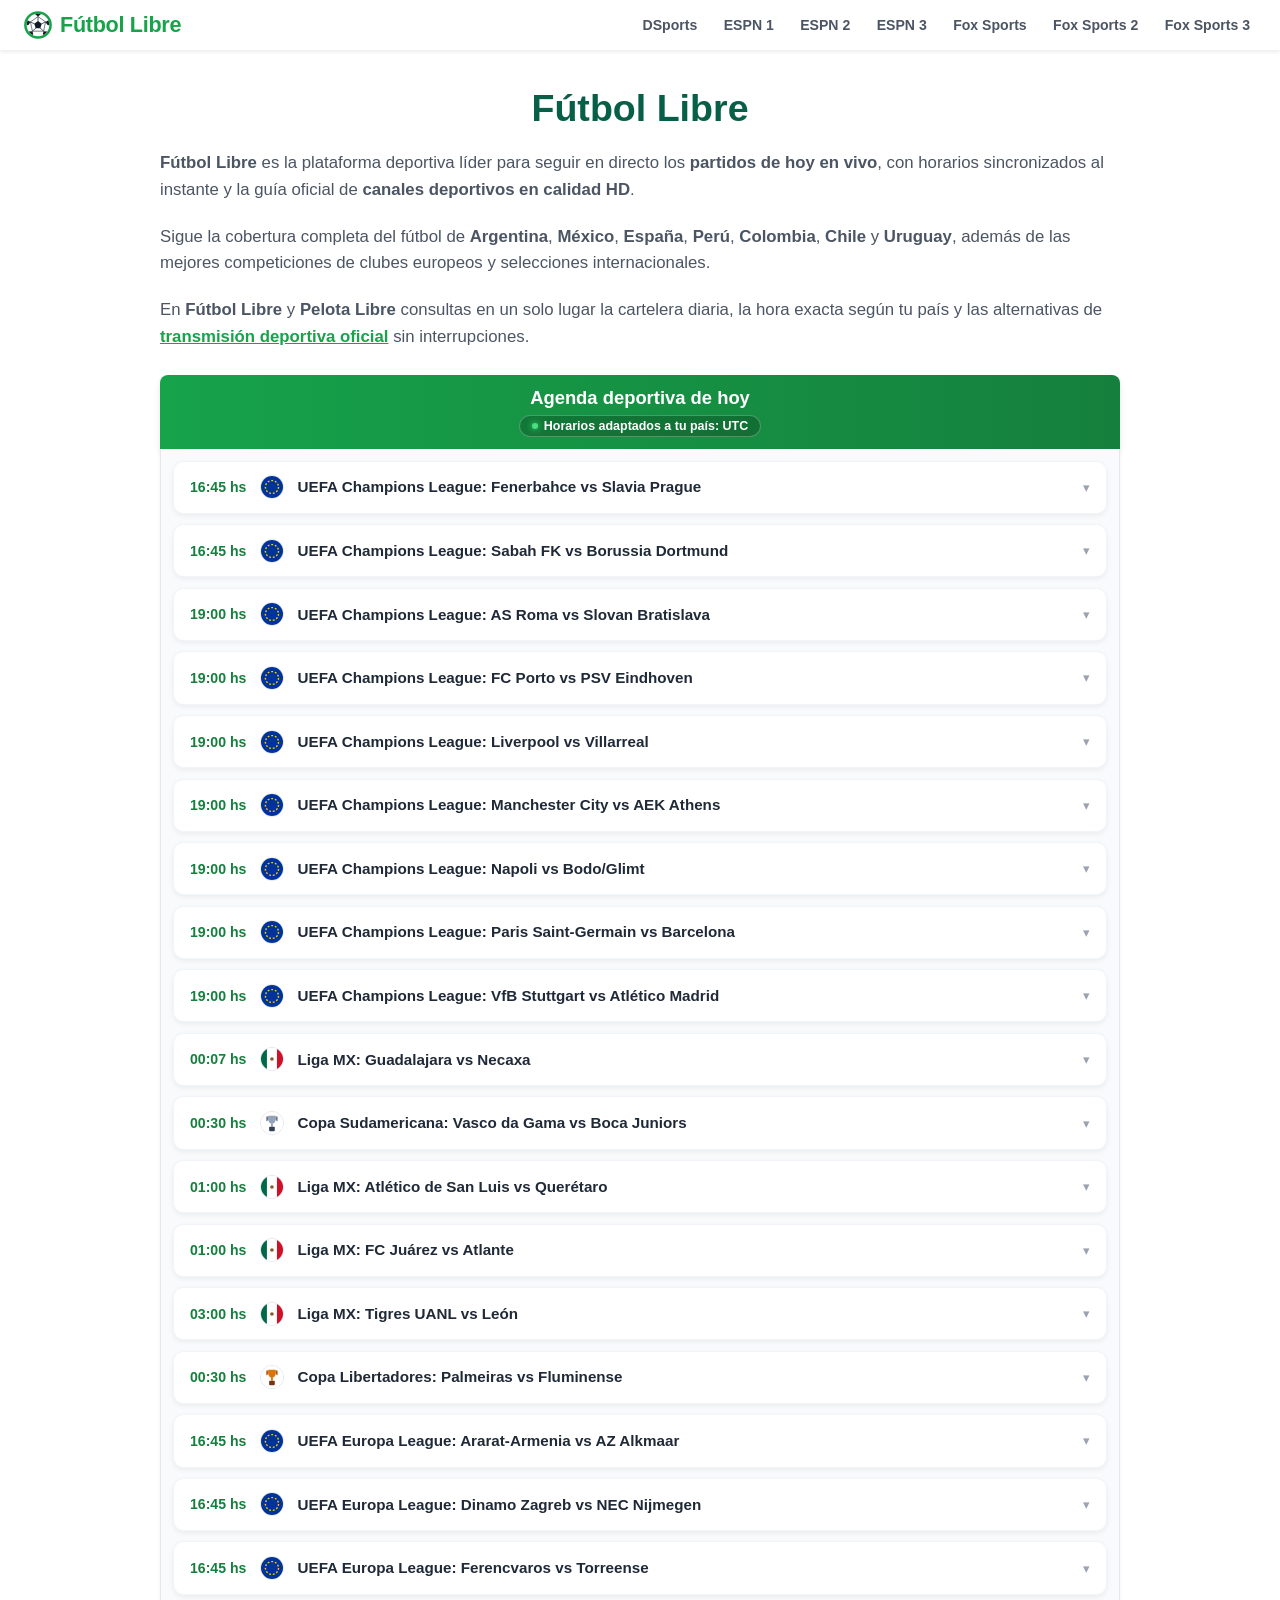
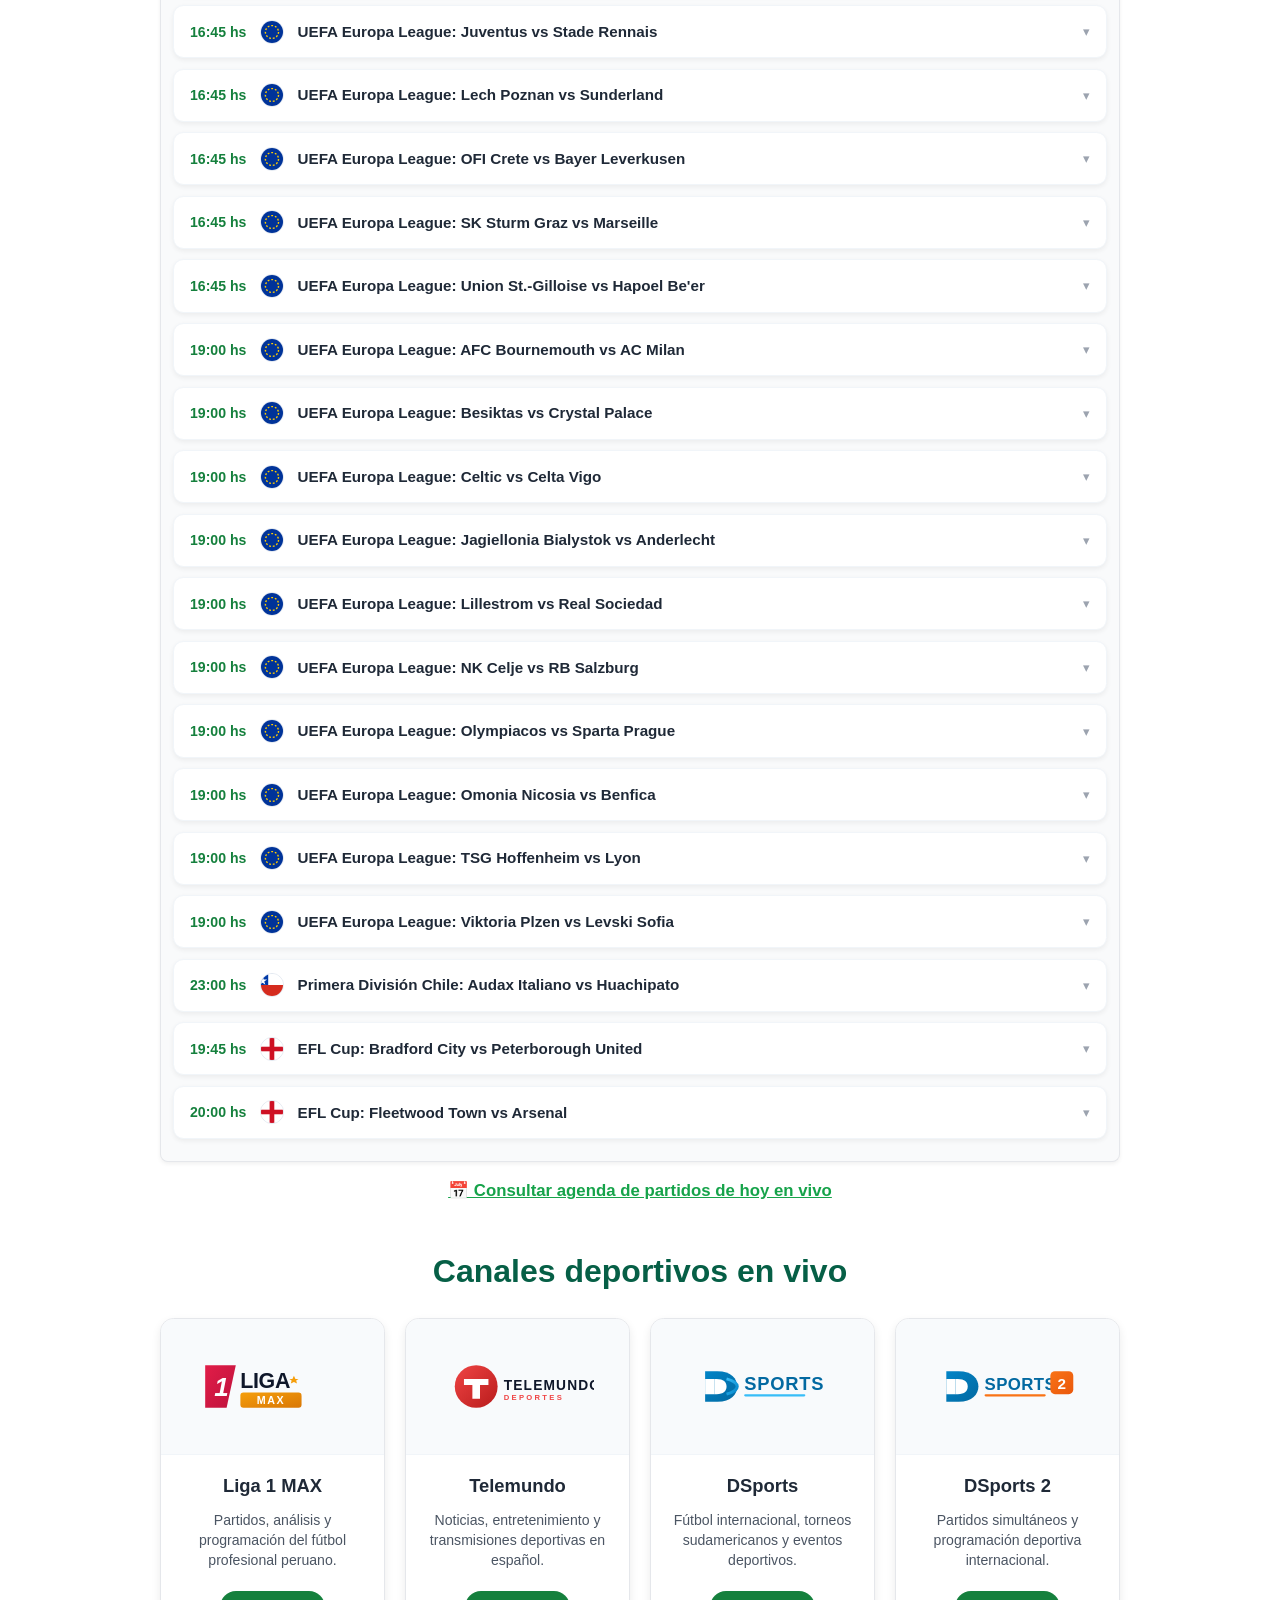
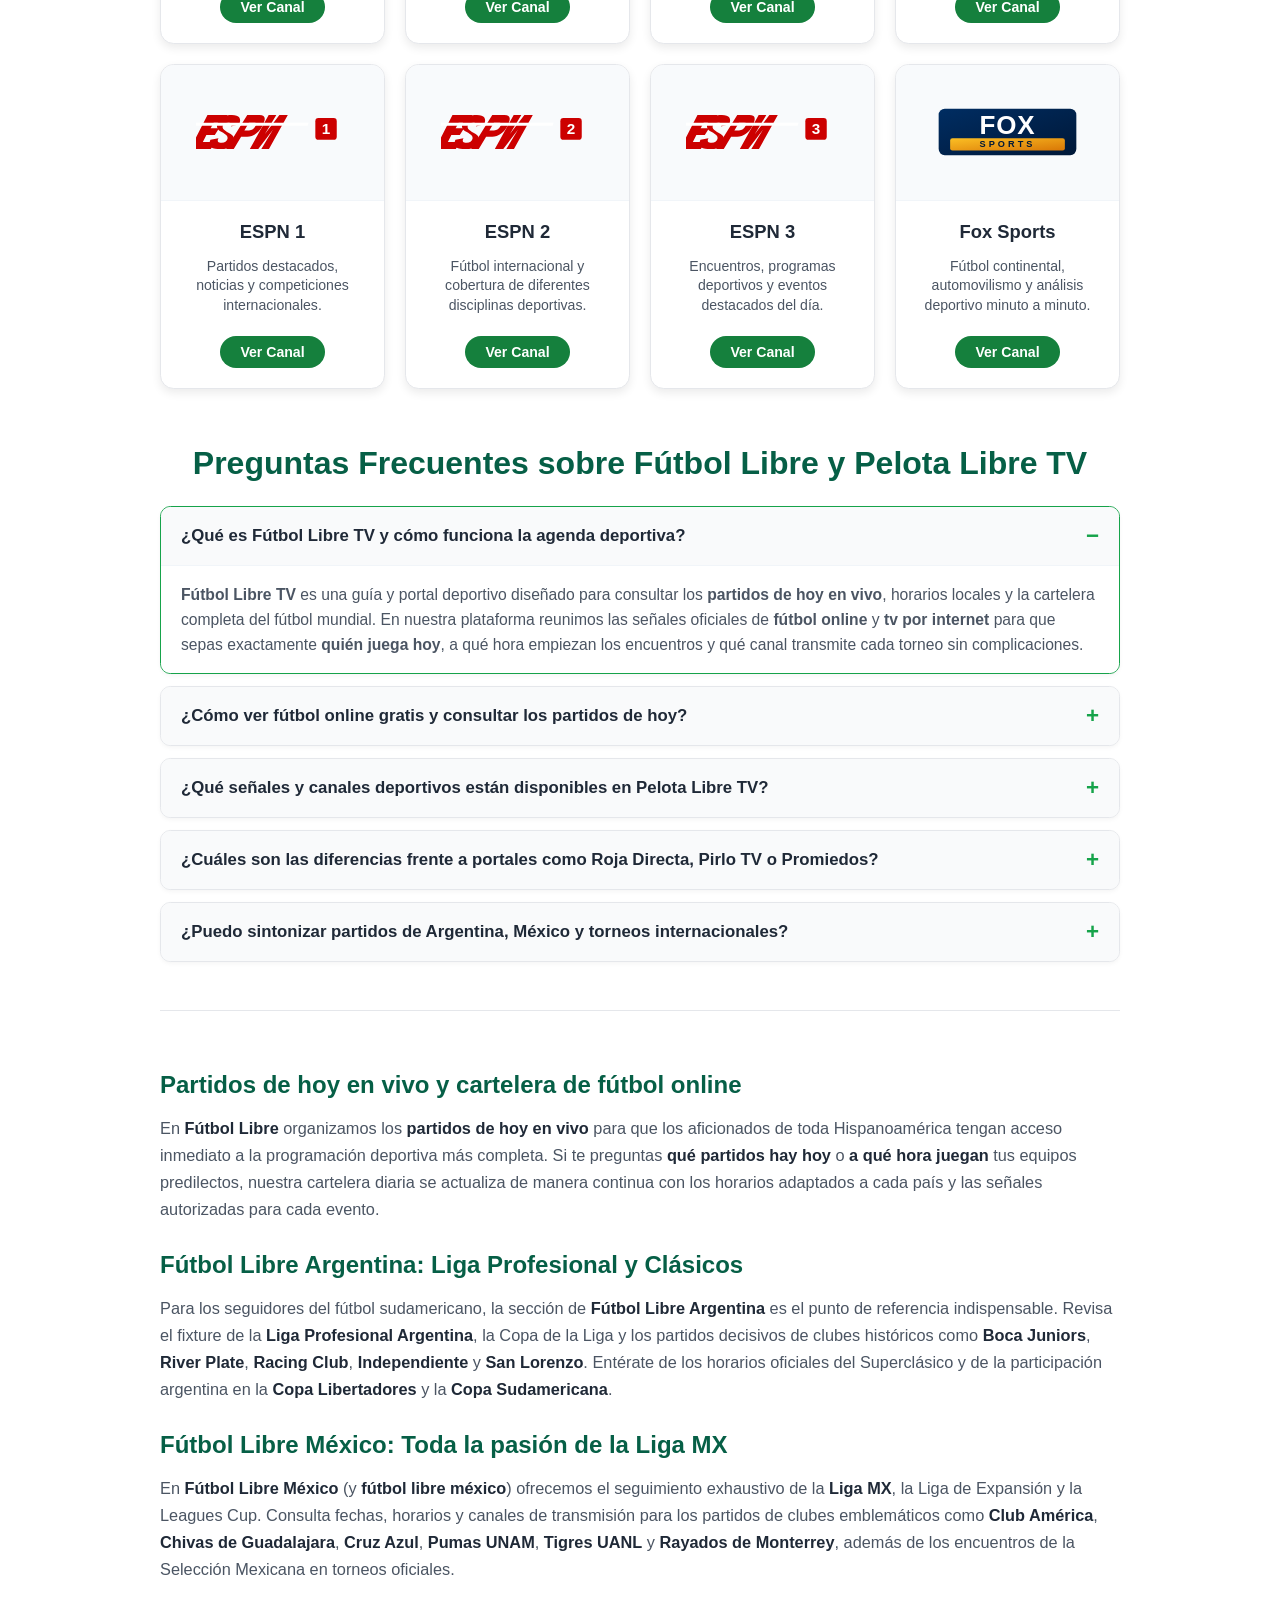
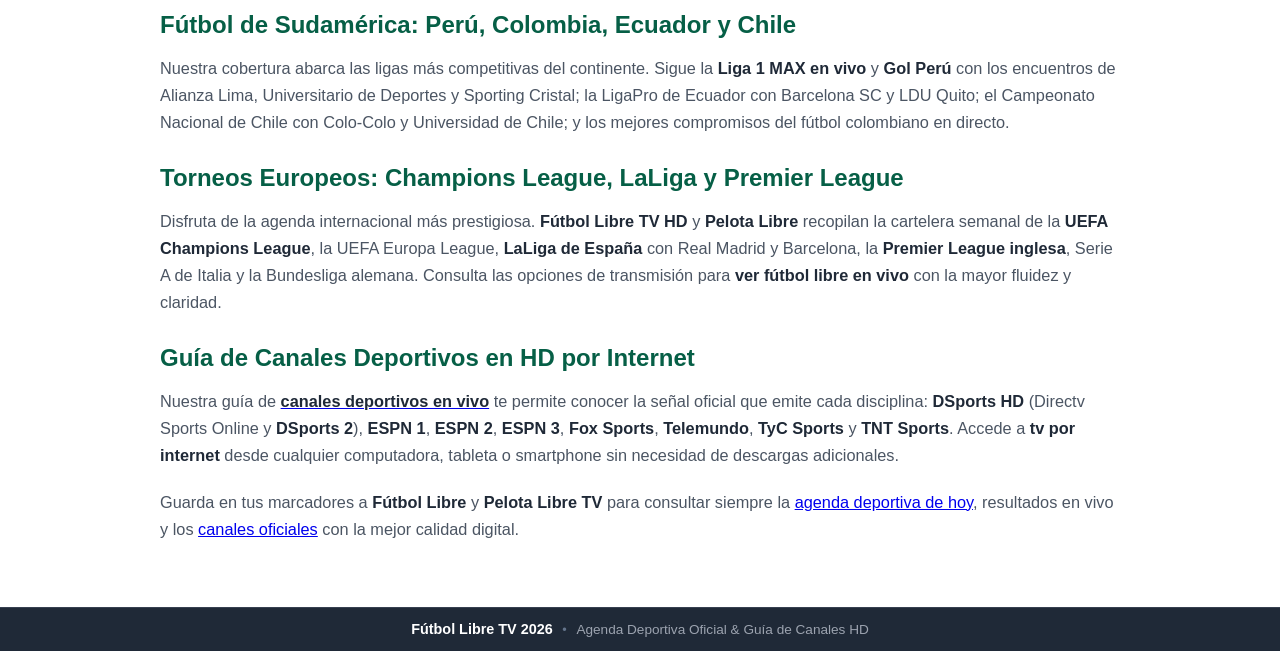
==== index.html @ 61e4d72c "feat: Initial commit of Futbol Libre Full HD portal" ====
<!DOCTYPE html>
<html lang="es">
<head>
  <meta http-equiv="Content-Type" content="text/html; charset=utf-8">
  <meta name="viewport" content="width=device-width, initial-scale=1">
  <title>Fútbol Libre - Partidos de Fútbol y Canales Deportivos Online en Vivo</title>
  <meta name="description" content="Fútbol Libre TV HD permite consultar partidos en vivo de Argentina, México, Chile, Ecuador, Perú, Bolivia y Uruguay. Revisa la agenda deportiva.">
  <meta name="keywords" content="fútbol libre, futbol libre, pelota libre, pelota libre tv, futbol libre tv, futbol libre tv hd, futbol libre online, futbol libre full hd, fútbol online, futbol online, tv por internet, ver fútbol online gratis, ver futbol libre en vivo, partidos de hoy, partidos de hoy en vivo, futbol libre argentina, futbol libre mexico, fútbol libre méxico, gol perú, dsports hd, directv sports online">
  <link rel="canonical" href="https://futbollibrefullhd.org/">
  
  <!-- Preconnect & DNS-Prefetch for Fast Stream Frame Loading -->
  <link rel="preconnect" href="https://tvf90.com" crossorigin>
  <link rel="dns-prefetch" href="https://tvf90.com">

  <!-- Multi-Country Spanish Hreflang Tags (Latin America + Spain) -->
  <link rel="alternate" hreflang="es" href="https://futbollibrefullhd.org/">
  <link rel="alternate" hreflang="es-AR" href="https://futbollibrefullhd.org/">
  <link rel="alternate" hreflang="es-MX" href="https://futbollibrefullhd.org/">
  <link rel="alternate" hreflang="es-ES" href="https://futbollibrefullhd.org/">
  <link rel="alternate" hreflang="es-CO" href="https://futbollibrefullhd.org/">
  <link rel="alternate" hreflang="es-PE" href="https://futbollibrefullhd.org/">
  <link rel="alternate" hreflang="es-CL" href="https://futbollibrefullhd.org/">
  <link rel="alternate" hreflang="es-UY" href="https://futbollibrefullhd.org/">
  <link rel="alternate" hreflang="x-default" href="https://futbollibrefullhd.org/">
  
  <!-- Favicon with football graphic -->
  <link rel="icon" type="image/svg+xml" href="img/favicon.svg">
  <link rel="apple-touch-icon" href="img/logo.svg">

  <meta content="INDEX, FOLLOW" name="ROBOTS">
  <meta name="robots" content="index, follow">
  <meta name="referrer" content="always">
  
  <!-- Open Graph / WhatsApp / Facebook Share Preview -->
  <meta property="og:locale" content="es_ES">
  <meta property="og:type" content="website">
  <meta property="og:title" content="Fútbol Libre - Partidos de Fútbol y Canales Deportivos Online en Vivo">
  <meta property="og:description" content="Fútbol Libre TV y Pelota Libre en vivo: Consulta partidos de hoy, horarios y señales deportivas oficiales como DSports, ESPN, Fox Sports y Liga 1 MAX en Full HD.">
  <meta property="og:url" content="https://futbollibrefullhd.org/">
  <meta property="og:site_name" content="Fútbol Libre TV">
  <meta property="og:image" content="https://futbollibrefullhd.org/img/logo.svg">
  <meta property="og:image:width" content="1200">
  <meta property="og:image:height" content="630">
  <meta property="og:image:alt" content="Fútbol Libre TV - Agenda Deportiva Oficial">

  <!-- Twitter Card (Summary Large Image) -->
  <meta name="twitter:card" content="summary_large_image">
  <meta name="twitter:title" content="Fútbol Libre - Partidos de Fútbol y Canales Deportivos Online en Vivo">
  <meta name="twitter:description" content="Consulta partidos de hoy en directo, horarios actualizados y canales deportivos como DSports HD, ESPN, Fox Sports y Liga 1 MAX.">
  <meta name="twitter:image" content="https://futbollibrefullhd.org/img/logo.svg">

  <!-- JSON-LD Structured Data for Google Rich Snippets (WebSite, Org, Breadcrumbs, FAQs) -->
  <script type="application/ld+json">
  {
    "@context": "https://schema.org",
    "@graph": [
      {
        "@type": "WebSite",
        "@id": "https://futbollibrefullhd.org/#website",
        "url": "https://futbollibrefullhd.org/",
        "name": "Fútbol Libre TV",
        "alternateName": ["Pelota Libre", "Futbol Libre TV", "Pelota Libre TV", "Futbol Libre Online"],
        "description": "Fútbol Libre TV y Pelota Libre: Partidos de hoy en vivo, agenda deportiva de fútbol online y canales deportivos en Full HD.",
        "inLanguage": "es",
        "publisher": {
          "@type": "Organization",
          "@id": "https://futbollibrefullhd.org/#organization",
          "name": "Fútbol Libre TV",
          "url": "https://futbollibrefullhd.org/",
          "logo": {
            "@type": "ImageObject",
            "url": "https://futbollibrefullhd.org/img/logo.svg"
          }
        }
      },
      {
        "@type": "BreadcrumbList",
        "@id": "https://futbollibrefullhd.org/#breadcrumbs",
        "itemListElement": [
          {
            "@type": "ListItem",
            "position": 1,
            "name": "Inicio",
            "item": "https://futbollibrefullhd.org/"
          },
          {
            "@type": "ListItem",
            "position": 2,
            "name": "Agenda Deportiva",
            "item": "https://futbollibrefullhd.org/#agenda"
          },
          {
            "@type": "ListItem",
            "position": 3,
            "name": "Canales en Vivo",
            "item": "https://futbollibrefullhd.org/#canales"
          }
        ]
      },
      {
        "@type": "FAQPage",
        "@id": "https://futbollibrefullhd.org/#faq",
        "mainEntity": [
          {
            "@type": "Question",
            "name": "¿Qué es Fútbol Libre TV y cómo funciona la agenda deportiva?",
            "acceptedAnswer": {
              "@type": "Answer",
              "text": "Fútbol Libre TV y Pelota Libre es un portal deportivo que permite consultar la agenda de partidos de hoy en vivo, horarios y canales oficiales de transmisión por internet en alta definición."
            }
          },
          {
            "@type": "Question",
            "name": "¿Cómo ver fútbol online gratis y consultar los partidos de hoy en vivo?",
            "acceptedAnswer": {
              "@type": "Answer",
              "text": "Accede a la agenda deportiva interactiva para consultar horarios, canales deportivos disponibles (DSports HD, ESPN, Fox Sports, Liga 1 MAX) y opciones de transmisión sin necesidad de suscripciones de pago."
            }
          },
          {
            "@type": "Question",
            "name": "¿Qué señales y canales deportivos están disponibles en Pelota Libre TV?",
            "acceptedAnswer": {
              "@type": "Answer",
              "text": "Incluye canales líderes como DSports (DirecTV Sports y DSports Plus), ESPN 1, ESPN 2, ESPN 3, Fox Sports, TyC Sports, TNT Sports, Liga 1 MAX de Perú, Gol Perú, Telemundo y TUDN."
            }
          },
          {
            "@type": "Question",
            "name": "¿Dónde consultar la agenda de fútbol de Argentina, México y España?",
            "acceptedAnswer": {
              "@type": "Answer",
              "text": "La agenda de Fútbol Libre clasifica en tiempo real los encuentros de la Liga Profesional Argentina, Liga MX de México, LaLiga española, Premier League y torneos de CONMEBOL."
            }
          },
          {
            "@type": "Question",
            "name": "¿Cómo se adaptan los horarios de los partidos según mi país?",
            "acceptedAnswer": {
              "@type": "Answer",
              "text": "La plataforma detecta automáticamente la zona horaria de tu dispositivo para mostrar la hora exacta de inicio de cada partido según tu ubicación geográfica."
            }
          }
        ]
      }
    ]
  }
  </script>

  <link rel="stylesheet" href="styles.css">
</head>

<body>
  <!-- Header / Navbar with Logo & Football graphic -->
  <header>
    <a href="./" class="logo" aria-label="Fútbol Libre — Inicio">
      <img src="img/logo.svg" alt="Fútbol Libre Logo" class="brand-logo" width="28" height="28" decoding="async">
      <span class="brand-title">Fútbol Libre</span>
    </a>

    <nav class="navbar" aria-label="Navegación principal">
      <a href="#player" class="nav-channel-btn" data-channel="DSports HD" data-title="DSports En Vivo">DSports</a>
      <a href="#player" class="nav-channel-btn" data-channel="ESPN 1 HD" data-title="ESPN 1 En Vivo">ESPN 1</a>
      <a href="#player" class="nav-channel-btn" data-channel="ESPN 2 HD" data-title="ESPN 2 En Vivo">ESPN 2</a>
      <a href="#player" class="nav-channel-btn" data-channel="ESPN 3 HD" data-title="ESPN 3 En Vivo">ESPN 3</a>
      <a href="#player" class="nav-channel-btn" data-channel="Fox Sports 1 HD" data-title="Fox Sports En Vivo">Fox Sports</a>
      <a href="#player" class="nav-channel-btn" data-channel="Fox Sports 2 HD" data-title="Fox Sports 2 En Vivo">Fox Sports 2</a>
      <a href="#player" class="nav-channel-btn" data-channel="Fox Sports 3 HD" data-title="Fox Sports 3 En Vivo">Fox Sports 3</a>
    </nav>

    <button id="menu-toggle" aria-label="Abrir menú" aria-controls="menu-modal" aria-expanded="false">
      <svg class="menu-icon" fill="none" stroke="currentColor" viewBox="0 0 24 24" xmlns="http://www.w3.org/2000/svg">
        <path stroke-linecap="round" stroke-linejoin="round" stroke-width="2" d="M4 6h16M4 12h16M4 18h16"></path>
      </svg>
    </button>
  </header>

  <!-- Mobile Drawer Menu Modal -->
  <div id="menu-modal" role="dialog" aria-modal="true" aria-label="Menú">
    <div class="modal-content">
      <button id="menu-close" aria-label="Cerrar menú">
        <svg class="close-icon" fill="none" stroke="currentColor" viewBox="0 0 24 24" xmlns="http://www.w3.org/2000/svg">
          <path stroke-linecap="round" stroke-linejoin="round" stroke-width="2" d="M6 18L18 6M6 6l12 12"></path>
        </svg>
      </button>

      <nav class="modal-nav" aria-label="Navegación principal (móvil)">
        <a href="#player" class="modal-channel-btn" data-channel="DSports HD" data-title="DSports En Vivo">DSports</a>
        <a href="#player" class="modal-channel-btn" data-channel="ESPN 1 HD" data-title="ESPN 1 En Vivo">ESPN 1</a>
        <a href="#player" class="modal-channel-btn" data-channel="ESPN 2 HD" data-title="ESPN 2 En Vivo">ESPN 2</a>
        <a href="#player" class="modal-channel-btn" data-channel="ESPN 3 HD" data-title="ESPN 3 En Vivo">ESPN 3</a>
        <a href="#player" class="modal-channel-btn" data-channel="Fox Sports 1 HD" data-title="Fox Sports En Vivo">Fox Sports</a>
        <a href="#player" class="modal-channel-btn" data-channel="Fox Sports 2 HD" data-title="Fox Sports 2 En Vivo">Fox Sports 2</a>
        <a href="#player" class="modal-channel-btn" data-channel="Fox Sports 3 HD" data-title="Fox Sports 3 En Vivo">Fox Sports 3</a>
      </nav>
    </div>
  </div>

  <main>
    <!-- =====================================================
         1. HOME VIEW (Full home page with Agenda, Cards, FAQ & SEO)
         ===================================================== -->
    <div id="home-view">
      <!-- =========================
           SEO PRINCIPAL
      ========================== -->
      <h1>Fútbol Libre</h1>

      <p class="description">
        <strong>Fútbol Libre</strong> es la plataforma deportiva líder para seguir en directo los <strong>partidos de hoy en vivo</strong>, con horarios sincronizados al instante y la guía oficial de <strong>canales deportivos en calidad HD</strong>.
      </p>

      <p class="description">
        Sigue la cobertura completa del fútbol de <strong>Argentina</strong>, <strong>México</strong>, <strong>España</strong>, <strong>Perú</strong>, <strong>Colombia</strong>, <strong>Chile</strong> y <strong>Uruguay</strong>, además de las mejores competiciones de clubes europeos y selecciones internacionales.
      </p>

      <p class="description">
        En <strong>Fútbol Libre</strong> y <strong>Pelota Libre</strong> consultas en un solo lugar la cartelera diaria, la hora exacta según tu país y las alternativas de <a href="#canales"><strong>transmisión deportiva oficial</strong></a> sin interrupciones.
      </p>

    <!-- =========================
         AGENDA DEPORTIVA
    ========================== -->
    <section class="agenda-section" id="agenda" aria-labelledby="title-agenda">
      <div id="wraper">
        <div class="agenda-header">
          <h2 id="title-agenda">Agenda deportiva de hoy</h2>
          <div class="agenda-tz-bar" id="agendaTzBar">
            <span class="tz-live-dot"></span>
            <span id="tzBadgeText">Horarios adaptados a tu hora local</span>
          </div>
        </div>

        <ul id="menu">
          <!-- Rendered dynamically by app.js with accordion and live click actions -->
        </ul>
      </div>

      <p class="description" style="text-align: center; margin-top: 10px;">
        <a href="#agenda">
          📅 Consultar agenda de partidos de hoy en vivo
        </a>
      </p>
    </section>

    <!-- =========================
         CANALES DEPORTIVOS EN VIVO
    ========================== -->
    <h2 class="channels-title" id="canales">Canales deportivos en vivo</h2>

    <div class="cards-container">
      <!-- Liga 1 MAX -->
      <div class="card">
        <div class="card-image">
          <img src="img/channels/liga1max.svg" alt="Liga 1 MAX en vivo" width="160" height="90" loading="lazy" decoding="async">
        </div>
        <div class="card-content">
          <h3>Liga 1 MAX</h3>
          <p>Partidos, análisis y programación del fútbol profesional peruano.</p>
          <a href="canales/liga-1-max/" class="btn-watch watch-channel-card" data-channel="Liga 1 MAX HD" data-title="Liga 1 MAX en vivo">Ver Canal</a>
        </div>
      </div>

      <!-- Telemundo -->
      <div class="card">
        <div class="card-image">
          <img src="img/channels/telemundo.svg" alt="Telemundo en vivo" width="160" height="90" loading="lazy" decoding="async">
        </div>
        <div class="card-content">
          <h3>Telemundo</h3>
          <p>Noticias, entretenimiento y transmisiones deportivas en español.</p>
          <a href="canales/telemundo/" class="btn-watch watch-channel-card" data-channel="Telemundo HD" data-title="Telemundo en vivo">Ver Canal</a>
        </div>
      </div>

      <!-- DSports -->
      <div class="card">
        <div class="card-image">
          <img src="img/channels/dsports.svg" alt="DSports en vivo" width="160" height="90" loading="lazy" decoding="async">
        </div>
        <div class="card-content">
          <h3>DSports</h3>
          <p>Fútbol internacional, torneos sudamericanos y eventos deportivos.</p>
          <a href="canales/dsports/" class="btn-watch watch-channel-card" data-channel="DSports HD" data-title="DSports en vivo">Ver Canal</a>
        </div>
      </div>

      <!-- DSports 2 -->
      <div class="card">
        <div class="card-image">
          <img src="img/channels/dsports2.svg" alt="DSports 2 en vivo" width="160" height="90" loading="lazy" decoding="async">
        </div>
        <div class="card-content">
          <h3>DSports 2</h3>
          <p>Partidos simultáneos y programación deportiva internacional.</p>
          <a href="canales/dsports-2/" class="btn-watch watch-channel-card" data-channel="DSports 2 HD" data-title="DSports 2 en vivo">Ver Canal</a>
        </div>
      </div>

      <!-- ESPN 1 -->
      <div class="card">
        <div class="card-image">
          <img src="img/channels/espn1.svg" alt="ESPN 1 en vivo" width="160" height="90" loading="lazy" decoding="async">
        </div>
        <div class="card-content">
          <h3>ESPN 1</h3>
          <p>Partidos destacados, noticias y competiciones internacionales.</p>
          <a href="canales/espn-1/" class="btn-watch watch-channel-card" data-channel="ESPN 1 HD" data-title="ESPN 1 en vivo">Ver Canal</a>
        </div>
      </div>

      <!-- ESPN 2 -->
      <div class="card">
        <div class="card-image">
          <img src="img/channels/espn2.svg" alt="ESPN 2 en vivo" width="160" height="90" loading="lazy" decoding="async">
        </div>
        <div class="card-content">
          <h3>ESPN 2</h3>
          <p>Fútbol internacional y cobertura de diferentes disciplinas deportivas.</p>
          <a href="canales/espn-2/" class="btn-watch watch-channel-card" data-channel="ESPN 2 HD" data-title="ESPN 2 en vivo">Ver Canal</a>
        </div>
      </div>

      <!-- ESPN 3 -->
      <div class="card">
        <div class="card-image">
          <img src="img/channels/espn3.svg" alt="ESPN 3 en vivo" width="160" height="90" loading="lazy" decoding="async">
        </div>
        <div class="card-content">
          <h3>ESPN 3</h3>
          <p>Encuentros, programas deportivos y eventos destacados del día.</p>
          <a href="canales/espn-3/" class="btn-watch watch-channel-card" data-channel="ESPN 3 HD" data-title="ESPN 3 en vivo">Ver Canal</a>
        </div>
      </div>

      <!-- Fox Sports -->
      <div class="card">
        <div class="card-image">
          <img src="img/channels/foxsports.svg" alt="Fox Sports en vivo" width="160" height="90" loading="lazy" decoding="async">
        </div>
        <div class="card-content">
          <h3>Fox Sports</h3>
          <p>Fútbol continental, automovilismo y análisis deportivo minuto a minuto.</p>
          <a href="canales/fox-sports/" class="btn-watch watch-channel-card" data-channel="Fox Sports 1 HD" data-title="Fox Sports en vivo">Ver Canal</a>
        </div>
      </div>
    </div>

    <!-- =====================================================
         PREGUNTAS FRECUENTES (FAQ) SECTION
         ===================================================== -->
    <!-- =====================================================
         PREGUNTAS FRECUENTES (FAQ) SECTION - HELPFUL CONTENT
         ===================================================== -->
    <section class="faq-section" id="faq">
      <h2 class="faq-title">Preguntas Frecuentes sobre Fútbol Libre y Pelota Libre TV</h2>
      <div class="faq-accordion">
        <details class="faq-item" open>
          <summary class="faq-question">¿Qué es Fútbol Libre TV y cómo funciona la agenda deportiva?</summary>
          <div class="faq-answer">
            <p><strong>Fútbol Libre TV</strong> es una guía y portal deportivo diseñado para consultar los <strong>partidos de hoy en vivo</strong>, horarios locales y la cartelera completa del fútbol mundial. En nuestra plataforma reunimos las señales oficiales de <strong>fútbol online</strong> y <strong>tv por internet</strong> para que sepas exactamente <strong>quién juega hoy</strong>, a qué hora empiezan los encuentros y qué canal transmite cada torneo sin complicaciones.</p>
          </div>
        </details>

        <details class="faq-item">
          <summary class="faq-question">¿Cómo ver fútbol online gratis y consultar los partidos de hoy?</summary>
          <div class="faq-answer">
            <p>Para <strong>ver fútbol online gratis</strong> de forma informativa, simplemente accede a la sección de <a href="#agenda"><strong>Agenda deportiva de hoy</strong></a>. Allí encontrarás la lista de partidos programados para la jornada organizados cronológicamente. Al hacer clic en cualquier encuentro podrás ver los canales disponibles (como <strong>DSports HD</strong>, <strong>ESPN</strong>, <strong>Fox Sports</strong> o <strong>Liga 1 MAX</strong>) junto con las alternativas de transmisión en calidad Full HD.</p>
          </div>
        </details>

        <details class="faq-item">
          <summary class="faq-question">¿Qué señales y canales deportivos están disponibles en Pelota Libre TV?</summary>
          <div class="faq-answer">
            <p>En <strong>Pelota Libre TV</strong> y <strong>Fútbol Libre</strong> puedes consultar la programación de los canales deportivos más solicitados de América Latina y España: <strong>DSports</strong> (Directv Sports Online y <strong>DSports 2</strong>), <strong>ESPN 1</strong>, <strong>ESPN 2</strong>, <strong>ESPN 3</strong>, <strong>Fox Sports</strong>, <strong>Liga 1 MAX en vivo</strong> para el fútbol peruano, <strong>Gol Perú</strong>, <strong>TUDN</strong> y <strong>Telemundo</strong>.</p>
          </div>
        </details>

        <details class="faq-item">
          <summary class="faq-question">¿Cuáles son las diferencias frente a portales como Roja Directa, Pirlo TV o Promiedos?</summary>
          <div class="faq-answer">
            <p>A diferencia de portales tradicionales como <strong>Roja Directa</strong>, <strong>Pirlo TV</strong> o sitios de estadísticas como <strong>Promiedos</strong> y <strong>Mis Marcadores</strong>, <strong>Fútbol Libre Full HD</strong> ofrece una experiencia optimizada para dispositivos móviles y Smart TV, libre de redirecciones invasivas y con sincronización en tiempo real de horarios locales para que no te pierdas ningún clásico.</p>
          </div>
        </details>

        <details class="faq-item">
          <summary class="faq-question">¿Puedo sintonizar partidos de Argentina, México y torneos internacionales?</summary>
          <div class="faq-answer">
            <p>Sí. Contamos con secciones especializadas para <strong>Fútbol Libre Argentina</strong> (Liga Profesional, Copa Libertadores, Boca Juniors, River Plate y San Lorenzo) y <strong>Fútbol Libre México</strong> (Liga MX con América, Chivas y Cruz Azul). Asimismo, cubrimos torneos europeos de élite como la <strong>UEFA Champions League</strong>, <strong>LaLiga</strong> y la <strong>Premier League</strong>.</p>
          </div>
        </details>
      </div>
    </section>

    <!-- =====================================================
         CONTENIDO INFORMATIVO EDITORIAL (HELPFUL CONTENT SEO)
         ===================================================== -->
    <section class="content-info">
      <h2>Partidos de hoy en vivo y cartelera de fútbol online</h2>
      <p>
        En <strong>Fútbol Libre</strong> organizamos los <strong>partidos de hoy en vivo</strong> para que los aficionados de toda Hispanoamérica tengan acceso inmediato a la programación deportiva más completa. Si te preguntas <strong>qué partidos hay hoy</strong> o <strong>a qué hora juegan</strong> tus equipos predilectos, nuestra cartelera diaria se actualiza de manera continua con los horarios adaptados a cada país y las señales autorizadas para cada evento.
      </p>

      <h2>Fútbol Libre Argentina: Liga Profesional y Clásicos</h2>
      <p>
        Para los seguidores del fútbol sudamericano, la sección de <strong>Fútbol Libre Argentina</strong> es el punto de referencia indispensable. Revisa el fixture de la <strong>Liga Profesional Argentina</strong>, la Copa de la Liga y los partidos decisivos de clubes históricos como <strong>Boca Juniors</strong>, <strong>River Plate</strong>, <strong>Racing Club</strong>, <strong>Independiente</strong> y <strong>San Lorenzo</strong>. Entérate de los horarios oficiales del Superclásico y de la participación argentina en la <strong>Copa Libertadores</strong> y la <strong>Copa Sudamericana</strong>.
      </p>

      <h2>Fútbol Libre México: Toda la pasión de la Liga MX</h2>
      <p>
        En <strong>Fútbol Libre México</strong> (y <strong>fútbol libre méxico</strong>) ofrecemos el seguimiento exhaustivo de la <strong>Liga MX</strong>, la Liga de Expansión y la Leagues Cup. Consulta fechas, horarios y canales de transmisión para los partidos de clubes emblemáticos como <strong>Club América</strong>, <strong>Chivas de Guadalajara</strong>, <strong>Cruz Azul</strong>, <strong>Pumas UNAM</strong>, <strong>Tigres UANL</strong> y <strong>Rayados de Monterrey</strong>, además de los encuentros de la Selección Mexicana en torneos oficiales.
      </p>

      <h2>Fútbol de Sudamérica: Perú, Colombia, Ecuador y Chile</h2>
      <p>
        Nuestra cobertura abarca las ligas más competitivas del continente. Sigue la <strong>Liga 1 MAX en vivo</strong> y <strong>Gol Perú</strong> con los encuentros de Alianza Lima, Universitario de Deportes y Sporting Cristal; la LigaPro de Ecuador con Barcelona SC y LDU Quito; el Campeonato Nacional de Chile con Colo-Colo y Universidad de Chile; y los mejores compromisos del fútbol colombiano en directo.
      </p>

      <h2>Torneos Europeos: Champions League, LaLiga y Premier League</h2>
      <p>
        Disfruta de la agenda internacional más prestigiosa. <strong>Fútbol Libre TV HD</strong> y <strong>Pelota Libre</strong> recopilan la cartelera semanal de la <strong>UEFA Champions League</strong>, la UEFA Europa League, <strong>LaLiga de España</strong> con Real Madrid y Barcelona, la <strong>Premier League inglesa</strong>, Serie A de Italia y la Bundesliga alemana. Consulta las opciones de transmisión para <strong>ver fútbol libre en vivo</strong> con la mayor fluidez y claridad.
      </p>

      <h2>Guía de Canales Deportivos en HD por Internet</h2>
      <p>
        Nuestra guía de <a href="#canales"><strong>canales deportivos en vivo</strong></a> te permite conocer la señal oficial que emite cada disciplina: <strong>DSports HD</strong> (Directv Sports Online y <strong>DSports 2</strong>), <strong>ESPN 1</strong>, <strong>ESPN 2</strong>, <strong>ESPN 3</strong>, <strong>Fox Sports</strong>, <strong>Telemundo</strong>, <strong>TyC Sports</strong> y <strong>TNT Sports</strong>. Accede a <strong>tv por internet</strong> desde cualquier computadora, tableta o smartphone sin necesidad de descargas adicionales.
      </p>
      <p>
        Guarda en tus marcadores a <strong>Fútbol Libre</strong> y <strong>Pelota Libre TV</strong> para consultar siempre la <a href="#agenda">agenda deportiva de hoy</a>, resultados en vivo y los <a href="#canales">canales oficiales</a> con la mejor calidad digital.
      </p>
    </section>
    </div> <!-- /#home-view -->

    <!-- =====================================================
         2. DEDICATED WATCH / PLAYER VIEW (Displayed ONLY when a match/channel is opened)
         Hides the whole home page so you enjoy a clean, distraction-free match view!
         ===================================================== -->
    <div id="player-view" style="display: none;">
      <div class="player-nav-bar">
        <button id="btnBackToHome" class="btn-back-home">
          &#8592; Volver a la Agenda de Partidos
        </button>
      </div>

      <h1 id="watchHeading" class="watch-match-heading">DSports Plus en vivo online</h1>
      <p id="watchSubtitle" class="watch-match-subtitle">Región: Sudamérica 🌍 • Señal Deportiva Oficial</p>

      <!-- Stream Player Wrapper (Exact match to LIBREGOL_LIVE_19_SEP) -->
      <div class="stream-player-wrapper" id="streamPlayerWrapper">
        <div class="video-display-frame" id="videoDisplayFrame">
          
          <!-- State 1: Conectando... Screen (Matching User Site) -->
          <div class="screen-connecting" id="screenConnecting">
            <div class="connecting-content">
              <h3 class="connecting-title">Conectando...</h3>
              <p class="connecting-desc">Cargando la fuente seleccionada.</p>
            </div>
          </div>

          <!-- State 2: Video Player with Rotating Buffer & Native Controls (Exact match to LIBREGOL_LIVE_19_SEP) -->
          <div class="screen-playing" id="screenPlaying" style="display: none;">
            <!-- Central Rotating Buffer Spinner -->
            <div class="player-buffer-center">
              <div class="buffer-arc-spinner"></div>
            </div>

            <!-- HTML5 Style Controls Overlay -->
            <div class="player-controls-overlay" onclick="event.stopPropagation()">
              <div class="controls-timeline-track">
                <div class="controls-buffer-bar"></div>
                <div class="controls-playhead-dot"></div>
              </div>
              <div class="controls-buttons-bar">
                <div class="controls-left">
                  <button type="button" class="btn-ctrl" id="btnPlayPause" title="Pausar / Reproducir">
                    <svg width="18" height="18" viewBox="0 0 24 24" fill="currentColor"><path d="M6 19h4V5H6v14zm8-14v14h4V5h-4z"/></svg>
                  </button>
                  <span class="ctrl-time" id="ctrlTime">0:00</span>
                </div>
                <div class="controls-right">
                  <button type="button" class="btn-ctrl" id="btnVolume" title="Silenciar / Sonido">
                    <svg width="18" height="18" viewBox="0 0 24 24" fill="currentColor"><path d="M3 9v6h4l5 5V4L7 9H3zm13.5 3c0-1.77-1.02-3.29-2.5-4.03v8.05c1.48-.73 2.5-2.25 2.5-4.02zM14 3.23v2.06c2.89.86 5 3.54 5 6.71s-2.11 5.85-5 6.71v2.06c4.01-.91 7-4.49 7-8.77s-2.99-7.86-7-8.77z"/></svg>
                  </button>
                  <button type="button" class="btn-ctrl" id="btnFullscreen" title="Pantalla completa">
                    <svg width="18" height="18" viewBox="0 0 24 24" fill="currentColor"><path d="M7 14H5v5h5v-2H7v-3zm-2-4h2V7h3V5H5v5zm12 7h-3v2h5v-5h-2v3zM14 5v2h3v3h2V5h-5z"/></svg>
                  </button>
                  <button type="button" class="btn-ctrl" title="Opciones">
                    <svg width="18" height="18" viewBox="0 0 24 24" fill="currentColor"><path d="M12 8c1.1 0 2-.9 2-2s-.9-2-2-2-2 .9-2 2 .9 2 2 2zm0 2c-1.1 0-2 .9-2 2s.9 2 2 2 2-.9 2-2-.9-2-2-2zm0 6c-1.1 0-2 .9-2 2s.9 2 2 2 2-.9 2-2-.9-2-2-2z"/></svg>
                  </button>
                </div>
              </div>
            </div>
          </div>
        </div>

        <!-- Under-Player Status & Reload Bar -->
        <div class="stream-under-bar">
          <div class="stream-status-left">
            <span class="stream-status-dot"></span>
            <span class="stream-status-text" id="streamStatusText">Fuente 1 ESPN Premium HD · conectado</span>
          </div>
          <button type="button" class="btn-stream-reload" id="btnStreamReload" title="Recargar señal">
            <svg width="14" height="14" viewBox="0 0 24 24" fill="none" stroke="currentColor" stroke-width="2.5" stroke-linecap="round" stroke-linejoin="round">
              <path d="M21.5 2v6h-6M21.34 15.57a10 10 0 1 1-.57-8.38l5.67-5.67"/>
            </svg>
            <span>Recargar</span>
          </button>
        </div>

        <!-- Source Switcher Pills (Fuente 1, Fuente 2, etc.) -->
        <div class="stream-sources-row" id="streamSourcesRow">
          <!-- Rendered dynamically by app.js -->
        </div>
      </div>

      <!-- Channel / Match SEO Information block (matching competitor) -->
      <div class="channel-seo-info" id="channelSeoInfo">
        <h3 id="infoSectionTitle">Cobertura en vivo y programación deportiva</h3>
        <p id="infoSectionText">
          Transmisión oficial de fútbol en directo por internet con la mejor calidad de audio y video en alta definición (1080p HD). Sigue las incidencias de los mejores campeonatos locales e internacionales sin interrupciones ni suscripciones de pago.
        </p>
      </div>

      <!-- Quick Switch to other channels -->
      <div class="watch-other-channels">
        <h3 class="watch-other-title">Cambiar a otro canal deportivo en vivo:</h3>
        <div class="watch-channels-pills">
          <button class="watch-ch-pill" data-channel="DSports HD" data-title="DSports en Vivo">DSports</button>
          <button class="watch-ch-pill" data-channel="ESPN 1 HD" data-title="ESPN 1 en Vivo">ESPN 1</button>
          <button class="watch-ch-pill" data-channel="ESPN 2 HD" data-title="ESPN 2 en Vivo">ESPN 2</button>
          <button class="watch-ch-pill" data-channel="ESPN 3 HD" data-title="ESPN 3 en Vivo">ESPN 3</button>
          <button class="watch-ch-pill" data-channel="Fox Sports 1 HD" data-title="Fox Sports en Vivo">Fox Sports</button>
          <button class="watch-ch-pill" data-channel="Liga 1 MAX HD" data-title="Liga 1 MAX en Vivo">Liga 1 MAX</button>
          <button class="watch-ch-pill" data-channel="Telemundo HD" data-title="Telemundo en Vivo">Telemundo</button>
        </div>
      </div>

      <!-- Transmission Note -->
      <div class="watch-info-note">
        <p><strong>Nota de transmisión:</strong> La señal se actualiza automáticamente. Si experimentas alguna interrupción en el reproductor, pulsa el botón <strong>"Recargar canal"</strong> o cambia a otra de las opciones de señal disponibles arriba.</p>
      </div>
    </div>
  </main>

  <!-- =====================================================
       FOOTER (Clean & Elegant: Without Telegram / Facebook)
       ===================================================== -->
  <footer>
    <div class="footer-inner">
      <span class="footer-title">Fútbol Libre TV 2026</span>
      <span class="footer-sep">•</span>
      <span class="footer-tagline">Agenda Deportiva Oficial & Guía de Canales HD</span>
    </div>
  </footer>

  <script src="agenda-data.js"></script>
  <script src="app.js"></script>
</body>
</html>
---- styles.css ----
/* =====================================================
   Futbol Libre Full HD - Official White Theme Stylesheet
   Domain: https://futbollibrefullhd.online/
   ===================================================== */

html {
  margin-top: 0 !important;
  scroll-behavior: smooth;
}

* {
  font-family: arial, Arial, Helvetica, sans-serif;
  box-sizing: border-box;
}

body {
  margin: 0;
  min-height: 100vh;
  display: flex;
  flex-direction: column;
  background-color: #ffffff;
  color: #1f2937;
}

/* Header styles - Slim single line matching original site */
header {
  display: flex;
  justify-content: space-between;
  align-items: center;
  padding: 0.45rem 1.5rem;
  min-height: 48px;
  height: 50px;
  box-shadow: 0 2px 4px rgba(0, 0, 0, 0.08);
  background-color: #ffffff;
  position: sticky;
  top: 0;
  z-index: 50;
  white-space: nowrap;
}

.logo {
  display: flex;
  align-items: center;
  gap: 0.5rem;
  text-decoration: none;
  white-space: nowrap;
  flex-shrink: 0;
}

.brand-logo {
  width: 28px;
  height: 28px;
  object-fit: contain;
  flex-shrink: 0;
}

.brand-title {
  color: #16a34a;
  font-size: 1.35rem;
  font-weight: 800;
  letter-spacing: -0.3px;
  white-space: nowrap;
  line-height: 1;
}

.navbar {
  display: flex;
  gap: 0.9rem;
  align-items: center;
  white-space: nowrap;
  flex-wrap: nowrap;
}

.navbar > a {
  font-size: 0.88rem;
  font-weight: 600;
  color: #4b5563;
  text-decoration: none;
  white-space: nowrap;
  padding: 3px 6px;
  border-radius: 4px;
  line-height: 1.2;
  transition: color 0.2s;
}

.navbar > a:hover {
  color: #16a34a;
  background-color: #f0fdf4;
}

/* Menu toggle for mobile */
#menu-toggle {
  display: none;
  background: none;
  border: none;
  cursor: pointer;
  color: #4b5563;
}

.menu-icon {
  height: 1.75rem;
  width: 1.75rem;
}

/* Modal styles for mobile navigation */
#menu-modal {
  display: none;
  position: fixed;
  inset: 0;
  background-color: rgba(31, 41, 55, 0.75);
  z-index: 100;
  justify-content: center;
  align-items: center;
}

#menu-modal.active {
  display: flex;
}

.modal-content {
  background-color: white;
  border-radius: 0.5rem;
  box-shadow: 0 10px 25px rgba(0, 0, 0, 0.2);
  padding: 2rem 1.5rem;
  width: 85%;
  max-width: 380px;
  position: relative;
}

#menu-close {
  color: #4b5563;
  outline: none;
  position: absolute;
  top: 1rem;
  right: 1rem;
  background: none;
  border: none;
  cursor: pointer;
}

.close-icon {
  height: 1.5rem;
  width: 1.5rem;
}

.modal-nav {
  display: flex;
  flex-direction: column;
  gap: 1rem;
  text-align: center;
  margin-top: 1rem;
}

.modal-nav a {
  font-size: 1.1rem;
  font-weight: 600;
  color: #4b5563;
  text-decoration: none;
  padding: 0.5rem 0;
  transition: color 0.3s;
}

.modal-nav a:hover {
  color: #16a34a;
}

/* Main content */
main {
  margin: 1.5rem auto;
  width: 90%;
  max-width: 960px;
  flex: 1;
}

h1 {
  text-align: center;
  font-size: 2.35rem;
  font-weight: bold;
  margin-top: 0.8rem;
  margin-bottom: 1.25rem;
  color: #065f46;
}

.description {
  text-align: left;
  margin-bottom: 1.25rem;
  font-size: 1.05rem;
  line-height: 1.6;
  color: #4b5563;
}

.description a {
  color: #16a34a;
  text-decoration: underline;
  font-weight: 600;
}

/* =====================================================
   DEDICATED WATCH / PLAYER VIEW
   (Isolates the video player from the home page completely)
   ===================================================== */
#player-view {
  animation: fadeIn 0.25s ease-out;
  margin-top: 0.5rem;
  margin-bottom: 3rem;
}

@keyframes fadeIn {
  from { opacity: 0; transform: translateY(-8px); }
  to { opacity: 1; transform: translateY(0); }
}

.player-nav-bar {
  display: flex;
  justify-content: space-between;
  align-items: center;
  margin-bottom: 1.25rem;
  flex-wrap: wrap;
  gap: 12px;
}

.btn-back-home {
  display: inline-flex;
  align-items: center;
  gap: 6px;
  background: #f0fdf4;
  color: #15803d;
  border: 1px solid #bbf7d0;
  padding: 8px 18px;
  border-radius: 9999px;
  font-size: 0.92rem;
  font-weight: 700;
  cursor: pointer;
  transition: all 0.2s ease;
}

.btn-back-home:hover {
  background: #16a34a;
  color: #ffffff;
  border-color: #16a34a;
  transform: translateX(-3px);
}

.watch-match-heading {
  font-size: 1.5rem;
  font-weight: 800;
  color: #111827;
  text-align: center;
  margin: 1.25rem 0 0.35rem 0;
  line-height: 1.25;
}

.watch-match-subtitle {
  text-align: center;
  color: #64748b;
  font-size: 0.9rem;
  margin-top: 0;
  margin-bottom: 1.25rem;
}

/* =====================================================
   STREAM PLAYER WRAPPER (Exact match to LIBREGOL_LIVE_19_SEP)
   ===================================================== */
.stream-player-wrapper {
  background: #0f172a;
  border-radius: 12px;
  overflow: hidden;
  box-shadow: 0 12px 30px -5px rgba(0, 0, 0, 0.45);
  margin: 1.25rem auto 1.75rem auto;
  max-width: 880px;
  border: 1px solid rgba(255, 255, 255, 0.08);
}

.video-display-frame {
  position: relative;
  width: 100%;
  aspect-ratio: 16 / 9;
  background: #0b131e;
  overflow: hidden;
  cursor: pointer;
  display: flex;
  align-items: center;
  justify-content: center;
  user-select: none;
}

.screen-connecting {
  position: absolute;
  inset: 0;
  background: #0b131e;
  display: flex;
  align-items: center;
  justify-content: center;
  z-index: 20;
  text-align: center;
  color: #ffffff;
  padding: 1.5rem;
}

.connecting-content {
  display: flex;
  flex-direction: column;
  align-items: center;
  justify-content: center;
}

.connecting-title {
  font-size: 1.5rem;
  font-weight: 800;
  color: #ffffff;
  margin: 0 0 0.4rem 0;
  font-family: system-ui, -apple-system, BlinkMacSystemFont, "Segoe UI", Roboto, sans-serif;
  letter-spacing: -0.01em;
}

.connecting-desc {
  font-size: 0.95rem;
  color: #8da2ba;
  margin: 0;
  font-weight: 400;
}

.screen-playing {
  position: absolute;
  inset: 0;
  background: #222428;
  display: flex;
  flex-direction: column;
  justify-content: space-between;
  z-index: 10;
}

.player-buffer-center {
  position: absolute;
  top: 50%;
  left: 50%;
  transform: translate(-50%, -50%);
  display: flex;
  align-items: center;
  justify-content: center;
  pointer-events: none;
  z-index: 14;
}

.buffer-arc-spinner {
  width: 48px;
  height: 48px;
  border: 3.5px solid rgba(0, 0, 0, 0.18);
  border-top-color: #0f172a;
  border-radius: 50%;
  animation: bufferSpin 1.1s cubic-bezier(0.4, 0, 0.2, 1) infinite;
}

@keyframes bufferSpin {
  0% { transform: rotate(0deg); }
  100% { transform: rotate(360deg); }
}

.player-controls-overlay {
  position: absolute;
  bottom: 0;
  left: 0;
  right: 0;
  background: linear-gradient(to top, rgba(0, 0, 0, 0.85) 0%, rgba(0, 0, 0, 0.4) 60%, transparent 100%);
  padding: 1.25rem 0.85rem 0.5rem 0.85rem;
  z-index: 15;
}

.controls-timeline-track {
  height: 2.5px;
  background: rgba(255, 255, 255, 0.22);
  border-radius: 2px;
  position: relative;
  margin-bottom: 0.45rem;
  cursor: pointer;
}

.controls-buffer-bar {
  position: absolute;
  left: 0;
  top: 0;
  height: 100%;
  width: 35%;
  background: rgba(255, 255, 255, 0.45);
  border-radius: 2px;
}

.controls-playhead-dot {
  position: absolute;
  left: 0;
  top: -3.5px;
  width: 9.5px;
  height: 9.5px;
  background: #ffffff;
  border-radius: 50%;
  box-shadow: 0 0 4px rgba(0, 0, 0, 0.6);
}

.controls-buttons-bar {
  display: flex;
  justify-content: space-between;
  align-items: center;
  color: #ffffff;
}

.controls-left, .controls-right {
  display: flex;
  align-items: center;
  gap: 0.75rem;
}

.btn-ctrl {
  background: none;
  border: none;
  color: #e2e8f0;
  cursor: pointer;
  padding: 0.25rem;
  display: inline-flex;
  align-items: center;
  justify-content: center;
  transition: color 0.15s;
  line-height: 1;
}

.btn-ctrl:hover {
  color: #ffffff;
}

.ctrl-time {
  font-size: 0.825rem;
  font-weight: 600;
  color: #f1f5f9;
  letter-spacing: 0.05em;
  font-family: monospace, system-ui;
}



/* Under player bar */
.stream-under-bar {
  background: #0b111a;
  padding: 0.75rem 1.15rem;
  display: flex;
  align-items: center;
  justify-content: space-between;
  border-top: 1px solid rgba(255, 255, 255, 0.06);
  flex-wrap: wrap;
  gap: 0.75rem;
}

.stream-status-left {
  display: flex;
  align-items: center;
  gap: 0.6rem;
  font-size: 0.85rem;
  font-weight: 600;
  color: #cbd5e1;
}

.stream-status-dot {
  display: inline-block;
  width: 8.5px;
  height: 8.5px;
  background-color: #22c55e;
  border-radius: 50%;
  box-shadow: 0 0 8px rgba(34, 197, 94, 0.8);
  animation: dotPulse 2s infinite;
}

@keyframes dotPulse {
  0% { transform: scale(0.95); box-shadow: 0 0 0 0 rgba(34, 197, 94, 0.7); }
  70% { transform: scale(1.05); box-shadow: 0 0 0 5px rgba(34, 197, 94, 0); }
  100% { transform: scale(0.95); box-shadow: 0 0 0 0 rgba(34, 197, 94, 0); }
}

.btn-stream-reload {
  display: inline-flex;
  align-items: center;
  gap: 0.45rem;
  background: transparent;
  border: 1px solid rgba(255, 255, 255, 0.2);
  color: #f8fafc;
  padding: 0.35rem 0.85rem;
  border-radius: 9999px;
  font-size: 0.775rem;
  font-weight: 600;
  cursor: pointer;
  transition: all 0.2s ease;
}

.btn-stream-reload:hover {
  background: rgba(255, 255, 255, 0.1);
  border-color: rgba(255, 255, 255, 0.35);
}

.btn-stream-reload.spinning svg {
  animation: spinReload 0.8s linear infinite;
}

@keyframes spinReload {
  0% { transform: rotate(0deg); }
  100% { transform: rotate(360deg); }
}

/* Source switcher row */
.stream-sources-row {
  background: #0b111a;
  padding: 0.25rem 1.15rem 1rem 1.15rem;
  display: flex;
  gap: 0.65rem;
  overflow-x: auto;
  scrollbar-width: none;
  -webkit-overflow-scrolling: touch;
}

.stream-sources-row::-webkit-scrollbar {
  display: none;
}

.source-pill-btn {
  display: inline-flex;
  align-items: center;
  padding: 0.45rem 1.15rem;
  border-radius: 9999px;
  border: 1px solid #28374d;
  background: #182232;
  color: #cbd5e1;
  font-size: 0.825rem;
  font-weight: 600;
  cursor: pointer;
  white-space: nowrap;
  transition: all 0.15s ease-in-out;
}

.source-pill-btn:hover {
  background: #253347;
  border-color: rgba(255, 255, 255, 0.3);
  color: #ffffff;
}

.source-pill-btn.active {
  background: #22c55e !important;
  color: #000000 !important;
  font-weight: 800 !important;
  border: none !important;
  box-shadow: none !important;
}

@media (max-width: 640px) {
  .connecting-title { font-size: 1.25rem; }
  .connecting-desc { font-size: 0.85rem; }
  .stream-under-bar { padding: 0.65rem 0.85rem; }
  .stream-sources-row { padding: 0.65rem 0.85rem 0.85rem 0.85rem; }
  .source-pill-btn { padding: 0.4rem 0.85rem; font-size: 0.775rem; }
}

/* Channel SEO information block */
.channel-seo-info {
  background: #ffffff;
  border: 1px solid #e5e7eb;
  border-left: 4px solid #16a34a;
  border-radius: 8px;
  padding: 1.25rem 1.5rem;
  margin-top: 1.5rem;
  margin-bottom: 1.5rem;
  box-shadow: 0 2px 6px rgba(0, 0, 0, 0.04);
}

.channel-seo-info h3 {
  font-size: 1.15rem;
  font-weight: 700;
  color: #065f46;
  margin: 0 0 0.5rem 0;
}

.channel-seo-info p {
  color: #4b5563;
  font-size: 0.92rem;
  line-height: 1.6;
  margin: 0;
}

/* Other channels selector within player view */
.watch-other-channels {
  margin-top: 2rem;
  background: #f8fafc;
  border: 1px solid #e2e8f0;
  border-radius: 0.75rem;
  padding: 1.25rem 1.5rem;
}

.watch-other-title {
  font-size: 1rem;
  font-weight: 700;
  color: #1f2937;
  margin: 0 0 0.85rem 0;
}

.watch-channels-pills {
  display: flex;
  flex-wrap: wrap;
  gap: 8px;
}

.watch-ch-pill {
  background: #ffffff;
  border: 1px solid #cbd5e1;
  color: #374151;
  padding: 6px 14px;
  border-radius: 20px;
  font-size: 0.85rem;
  font-weight: 600;
  cursor: pointer;
  transition: all 0.2s;
}

.watch-ch-pill:hover {
  border-color: #16a34a;
  color: #16a34a;
  background: #f0fdf4;
}

.watch-ch-pill.active {
  background: #16a34a;
  color: #ffffff;
  border-color: #16a34a;
}

.watch-info-note {
  margin-top: 1.5rem;
  background: #ffffff;
  border: 1px solid #e5e7eb;
  border-left: 4px solid #16a34a;
  border-radius: 6px;
  padding: 1rem 1.25rem;
  color: #4b5563;
  font-size: 0.9rem;
  line-height: 1.5;
}


/* Fan Prediction Voting Poll Styles */
.row-voting {
  padding: 0.75rem 1rem;
  background: #ffffff;
  border-radius: 8px;
  border: 1px solid #e2e8f0;
  margin-top: 0.75rem;
}

.voting-header-row {
  display: flex;
  justify-content: space-between;
  align-items: center;
  margin-bottom: 0.45rem;
  font-size: 0.775rem;
  font-weight: 700;
  color: #64748b;
}

.vote-pills-row {
  display: grid;
  grid-template-columns: 1fr 1fr 1fr;
  gap: 0.5rem;
  margin: 0.35rem 0;
}

.vote-pill {
  padding: 0.45rem 0.5rem;
  font-size: 0.8rem;
  font-weight: 700;
  border: 1px solid #cbd5e1;
  border-radius: 6px;
  background: white;
  cursor: pointer;
  display: flex;
  flex-direction: column;
  align-items: center;
  gap: 0.15rem;
  transition: all 0.15s ease;
}

.vote-pill:hover {
  background: #f0fdf4;
  border-color: #16a34a;
}

.vote-pill.voted {
  background: #dcfce7 !important;
  border-color: #16a34a !important;
  color: #15803d !important;
  box-shadow: 0 0 0 2px rgba(22, 163, 74, 0.2);
}

.vote-bar-container {
  display: flex;
  height: 6px;
  border-radius: 9999px;
  overflow: hidden;
  margin-top: 0.5rem;
  background: #e2e8f0;
}

.vote-bar-team1 {
  background: #16a34a;
  transition: width 0.4s ease;
}

.vote-bar-draw {
  background: #94a3b8;
  transition: width 0.4s ease;
}

.vote-bar-team2 {
  background: #2563eb;
  transition: width 0.4s ease;
}

.vote-feedback-msg {
  font-size: 0.75rem;
  color: #16a34a;
  font-weight: 700;
  margin-top: 0.35rem;
  text-align: center;
}

#wraper {
  width: 100%;
  margin: 1.5rem auto 1rem auto;
  font-size: 0.875rem;
  display: flex;
  flex-direction: column;
}

.agenda-header {
  background: linear-gradient(to right, #16a34a, #15803d);
  color: white;
  text-align: center;
  box-shadow: 0px 4px 6px rgba(0, 0, 0, 0.1);
  border-radius: 0.5rem 0.5rem 0 0;
  padding: 0.75rem 1rem;
  display: flex;
  flex-direction: column;
  align-items: center;
  gap: 0.35rem;
}

#title-agenda {
  font-size: 1.15rem;
  font-weight: bold;
  margin: 0;
}

.agenda-tz-bar {
  display: inline-flex;
  align-items: center;
  gap: 6px;
  background: rgba(0, 0, 0, 0.2);
  border: 1px solid rgba(255, 255, 255, 0.25);
  padding: 3px 12px;
  border-radius: 9999px;
  font-size: 0.78rem;
  font-weight: 600;
  color: #ffffff;
}

.tz-live-dot {
  width: 6px;
  height: 6px;
  background-color: #4ade80;
  border-radius: 50%;
  display: inline-block;
  box-shadow: 0 0 6px #4ade80;
}

/* Menu list styles */
#menu {
  margin: 0;
  padding: 0.75rem;
  background-color: #f9fafb;
  border: 1px solid #e5e7eb;
  border-top: none;
  border-radius: 0 0 0.5rem 0.5rem;
  box-shadow: 0 2px 4px rgba(0,0,0,0.06);
}

/* Agenda Universal Item styles */
.agenda-item {
  background: #ffffff;
  border-radius: 0.65rem;
  margin-bottom: 0.65rem;
  padding: 0.85rem 1rem;
  cursor: pointer;
  box-shadow: 0 2px 5px rgba(0,0,0,0.06);
  border: 1px solid #f1f5f9;
  transition: box-shadow 0.2s ease, transform 0.2s ease;
  list-style: none;
}

.agenda-item:hover {
  box-shadow: 0 4px 12px rgba(0,0,0,0.1);
  transform: translateY(-1px);
}

.agenda-head {
  display: flex;
  align-items: center;
  gap: 0.85rem;
}

.agenda-time {
  min-width: 50px;
  font-weight: 700;
  font-size: 0.88rem;
  color: #15803d;
  white-space: nowrap;
}

.agenda-time.live {
  color: #dc2626;
  display: inline-flex;
  align-items: center;
  gap: 5px;
  font-weight: 800;
}

.pulse-live-indicator {
  display: inline-block;
  width: 7px;
  height: 7px;
  border-radius: 50%;
  background-color: #ef4444;
  box-shadow: 0 0 0 0 rgba(239, 68, 68, 0.7);
  animation: pulseDot 1.5s infinite;
  flex-shrink: 0;
}

@keyframes pulseDot {
  0% {
    transform: scale(0.95);
    box-shadow: 0 0 0 0 rgba(239, 68, 68, 0.7);
  }
  70% {
    transform: scale(1);
    box-shadow: 0 0 0 6px rgba(239, 68, 68, 0);
  }
  100% {
    transform: scale(0.95);
    box-shadow: 0 0 0 0 rgba(239, 68, 68, 0);
  }
}


.agenda-flag {
  width: 24px;
  height: 24px;
  border-radius: 50%;
  object-fit: cover;
  flex-shrink: 0;
  border: 1px solid #e2e8f0;
}

.agenda-title {
  font-size: 0.95rem;
  font-weight: 700;
  color: #1f2937;
  line-height: 1.3;
  flex-grow: 1;
}

.agenda-arrow {
  color: #9ca3af;
  font-size: 0.8rem;
  transition: transform 0.2s ease;
}

.agenda-item.open .agenda-arrow {
  transform: rotate(180deg);
}

/* Submenu */
.agenda-submenu {
  display: none;
  margin-top: 0.75rem;
  padding-left: 0.75rem;
  border-left: 3px solid #16a34a;
}

.agenda-item.open .agenda-submenu {
  display: block;
}

.agenda-option {
  list-style: none;
  margin: 0.4rem 0;
}

.agenda-link {
  display: flex;
  align-items: center;
  gap: 0.6rem;
  padding: 0.5rem 0.85rem;
  border-radius: 0.5rem;
  background: #f3f4f6;
  text-decoration: none;
  color: #1f2937;
  font-size: 0.88rem;
  font-weight: 600;
  transition: background 0.2s ease, transform 0.2s ease, color 0.2s ease;
}

.agenda-link:hover {
  background: #dcfce7;
  color: #15803d;
  transform: translateX(4px);
}

.play-icon {
  font-size: 0.75rem;
  color: #16a34a;
}

/* Channel cards section */
.channels-title {
  text-align: center;
  font-size: 2rem;
  margin-bottom: 1.75rem;
  margin-top: 3rem;
  font-weight: 700;
  color: #065f46;
}

.cards-container {
  display: grid;
  grid-template-columns: repeat(4, 1fr);
  gap: 20px;
  margin-bottom: 2.5rem;
}

.card {
  background-color: white;
  box-shadow: 0 4px 10px rgba(0, 0, 0, 0.08);
  border: 1px solid #e5e7eb;
  border-radius: 0.85rem;
  overflow: hidden;
  transition: transform 0.3s, box-shadow 0.3s;
}

.card:hover {
  transform: translateY(-4px);
  box-shadow: 0 10px 20px rgba(0, 0, 0, 0.12);
}

.card-image {
  height: 8.5rem;
  display: flex;
  align-items: center;
  justify-content: center;
  background-color: #f8fafc;
  padding: 1rem;
  border-bottom: 1px solid #f1f5f9;
}

.card-image img {
  max-height: 4.5rem;
  max-width: 80%;
  width: auto;
  height: auto;
  object-fit: contain;
  transition: transform 0.25s ease;
}

.card:hover .card-image img {
  transform: scale(1.08);
}

.card-content {
  padding: 1.25rem;
  text-align: center;
}

.card-content h3 {
  color: #1f2937;
  font-weight: bold;
  font-size: 1.15rem;
  margin: 0 0 0.5rem 0;
}

.card-content p {
  color: #4b5563;
  font-size: 0.88rem;
  line-height: 1.4;
  margin-bottom: 1.25rem;
}

.btn-watch {
  background-color: #15803d;
  color: white;
  font-weight: bold;
  font-size: 0.88rem;
  padding: 0.5rem 1.25rem;
  border-radius: 9999px;
  text-decoration: none;
  display: inline-block;
  cursor: pointer;
  border: none;
  transition: background-color 0.2s;
}

.btn-watch:hover {
  background-color: #16a34a;
}

/* =====================================================
   PREGUNTAS FRECUENTES (FAQ) SECTION
   ===================================================== */
.faq-section {
  margin-top: 3.5rem;
  margin-bottom: 2.5rem;
}

.faq-title {
  text-align: center;
  font-size: 2rem;
  font-weight: 700;
  color: #065f46;
  margin-bottom: 1.5rem;
}

.faq-accordion {
  display: flex;
  flex-direction: column;
  gap: 12px;
}

.faq-item {
  background: #ffffff;
  border: 1px solid #e5e7eb;
  border-radius: 0.65rem;
  overflow: hidden;
  box-shadow: 0 2px 4px rgba(0,0,0,0.04);
  transition: border-color 0.2s;
}

.faq-item[open] {
  border-color: #16a34a;
}

.faq-question {
  padding: 1rem 1.25rem;
  font-size: 1.05rem;
  font-weight: 700;
  color: #1f2937;
  cursor: pointer;
  list-style: none;
  display: flex;
  justify-content: space-between;
  align-items: center;
  background: #f9fafb;
}

.faq-question::-webkit-details-marker {
  display: none;
}

.faq-question::after {
  content: '+';
  font-size: 1.4rem;
  font-weight: 600;
  color: #16a34a;
  transition: transform 0.2s;
}

.faq-item[open] .faq-question::after {
  content: '−';
}

.faq-answer {
  padding: 1rem 1.25rem;
  background: #ffffff;
  border-top: 1px solid #f1f5f9;
}

.faq-answer p {
  color: #4b5563;
  font-size: 0.98rem;
  line-height: 1.6;
  margin: 0 0 0.5rem 0;
}

.faq-answer p:last-child {
  margin-bottom: 0;
}

/* SEO Content Info Section */
.content-info {
  margin-top: 3rem;
  margin-bottom: 2.5rem;
  border-top: 1px solid #e5e7eb;
  padding-top: 2rem;
}

.content-info h2 {
  font-size: 1.5rem;
  font-weight: 700;
  color: #065f46;
  margin-top: 1.75rem;
  margin-bottom: 0.85rem;
}

.content-info p {
  font-size: 1.02rem;
  line-height: 1.65;
  color: #4b5563;
  margin-bottom: 1.25rem;
}

.content-info p strong {
  color: #1f2937;
}

/* =====================================================
   FOOTER (Clean & Elegant: Without Telegram / Facebook)
   ===================================================== */
footer {
  min-height: 2.75rem;
  background-color: #1f2937;
  color: #94a3b8;
  padding: 0.85rem 1.5rem;
  display: flex;
  justify-content: center;
  align-items: center;
  text-align: center;
  margin-top: auto;
  border-top: 1px solid #374151;
}

.footer-inner {
  display: flex;
  align-items: center;
  justify-content: center;
  gap: 0.6rem;
  flex-wrap: wrap;
}

.footer-title {
  font-size: 0.9rem;
  font-weight: 700;
  color: #ffffff;
}

.footer-sep {
  color: #64748b;
  font-size: 0.8rem;
}

.footer-tagline {
  font-size: 0.85rem;
  color: #9ca3af;
  font-weight: 400;
}

/* =====================================================
   LEGAL / INFO POPUP MODAL
   ===================================================== */
.info-modal {
  display: none;
  position: fixed;
  inset: 0;
  background-color: rgba(17, 24, 39, 0.75);
  z-index: 1000;
  justify-content: center;
  align-items: center;
  padding: 1rem;
}

.info-modal.active {
  display: flex;
}

.info-modal-card {
  background: #ffffff;
  border-radius: 0.75rem;
  width: 90%;
  max-width: 600px;
  max-height: 85vh;
  overflow-y: auto;
  padding: 2rem;
  position: relative;
  box-shadow: 0 20px 25px -5px rgba(0, 0, 0, 0.2);
}

.info-modal-close {
  position: absolute;
  top: 1rem;
  right: 1.25rem;
  background: none;
  border: none;
  font-size: 1.75rem;
  color: #6b7280;
  cursor: pointer;
  line-height: 1;
}

.info-modal-close:hover {
  color: #111827;
}

.info-modal-title {
  color: #065f46;
  font-size: 1.5rem;
  font-weight: 700;
  margin-top: 0;
  margin-bottom: 1rem;
}

.info-modal-body p {
  color: #4b5563;
  line-height: 1.6;
  font-size: 0.95rem;
  margin-bottom: 1rem;
}

/* Responsive styles */
@media (max-width: 900px) {
  .cards-container {
    grid-template-columns: repeat(2, 1fr);
  }
}

@media (max-width: 960px) {
  main {
    max-width: 94%;
    width: 94%;
  }

  .navbar {
    display: none;
  }

  #menu-toggle {
    display: flex;
  }

  h1 {
    font-size: 1.85rem;
  }

  .channels-title, .faq-title {
    font-size: 1.6rem;
  }

  .footer-nav {
    gap: 1rem;
  }
}

@media (max-width: 520px) {
  .cards-container {
    grid-template-columns: 1fr;
  }

  .match-banner-card {
    padding: 0.85rem 1rem;
    gap: 0.5rem;
  }

  .banner-team-crest {
    width: 44px;
    height: 44px;
  }

  .banner-team-name {
    font-size: 0.95rem;
  }

  .banner-vs-badge {
    width: 32px;
    height: 32px;
    font-size: 0.85rem;
  }

  .banner-tournament-tag {
    font-size: 0.7rem;
    padding: 2px 7px;
  }

  .agenda-time {
    min-width: 44px;
    font-size: 0.8rem;
  }

  .agenda-title {
    font-size: 0.88rem;
  }

  footer {
    flex-direction: row;
    padding: 0.75rem 1rem;
    gap: 0.75rem;
  }
}
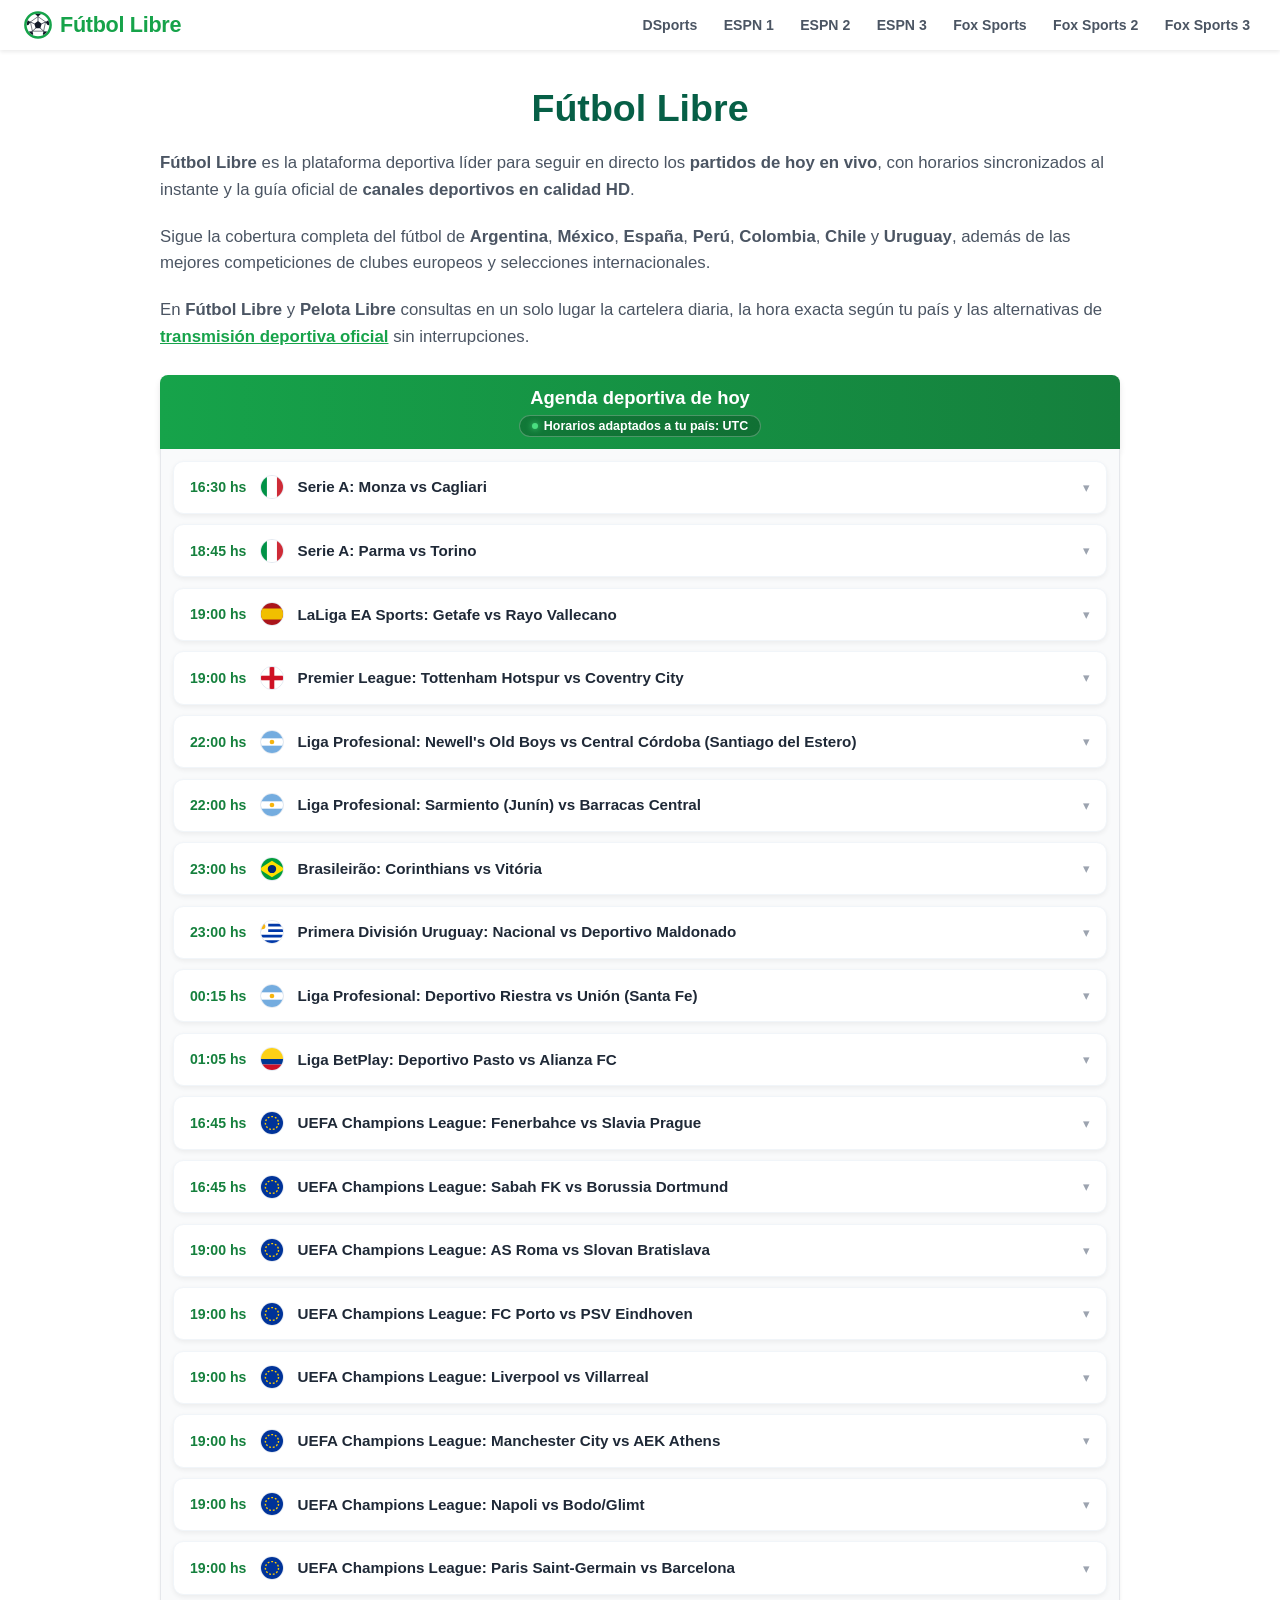
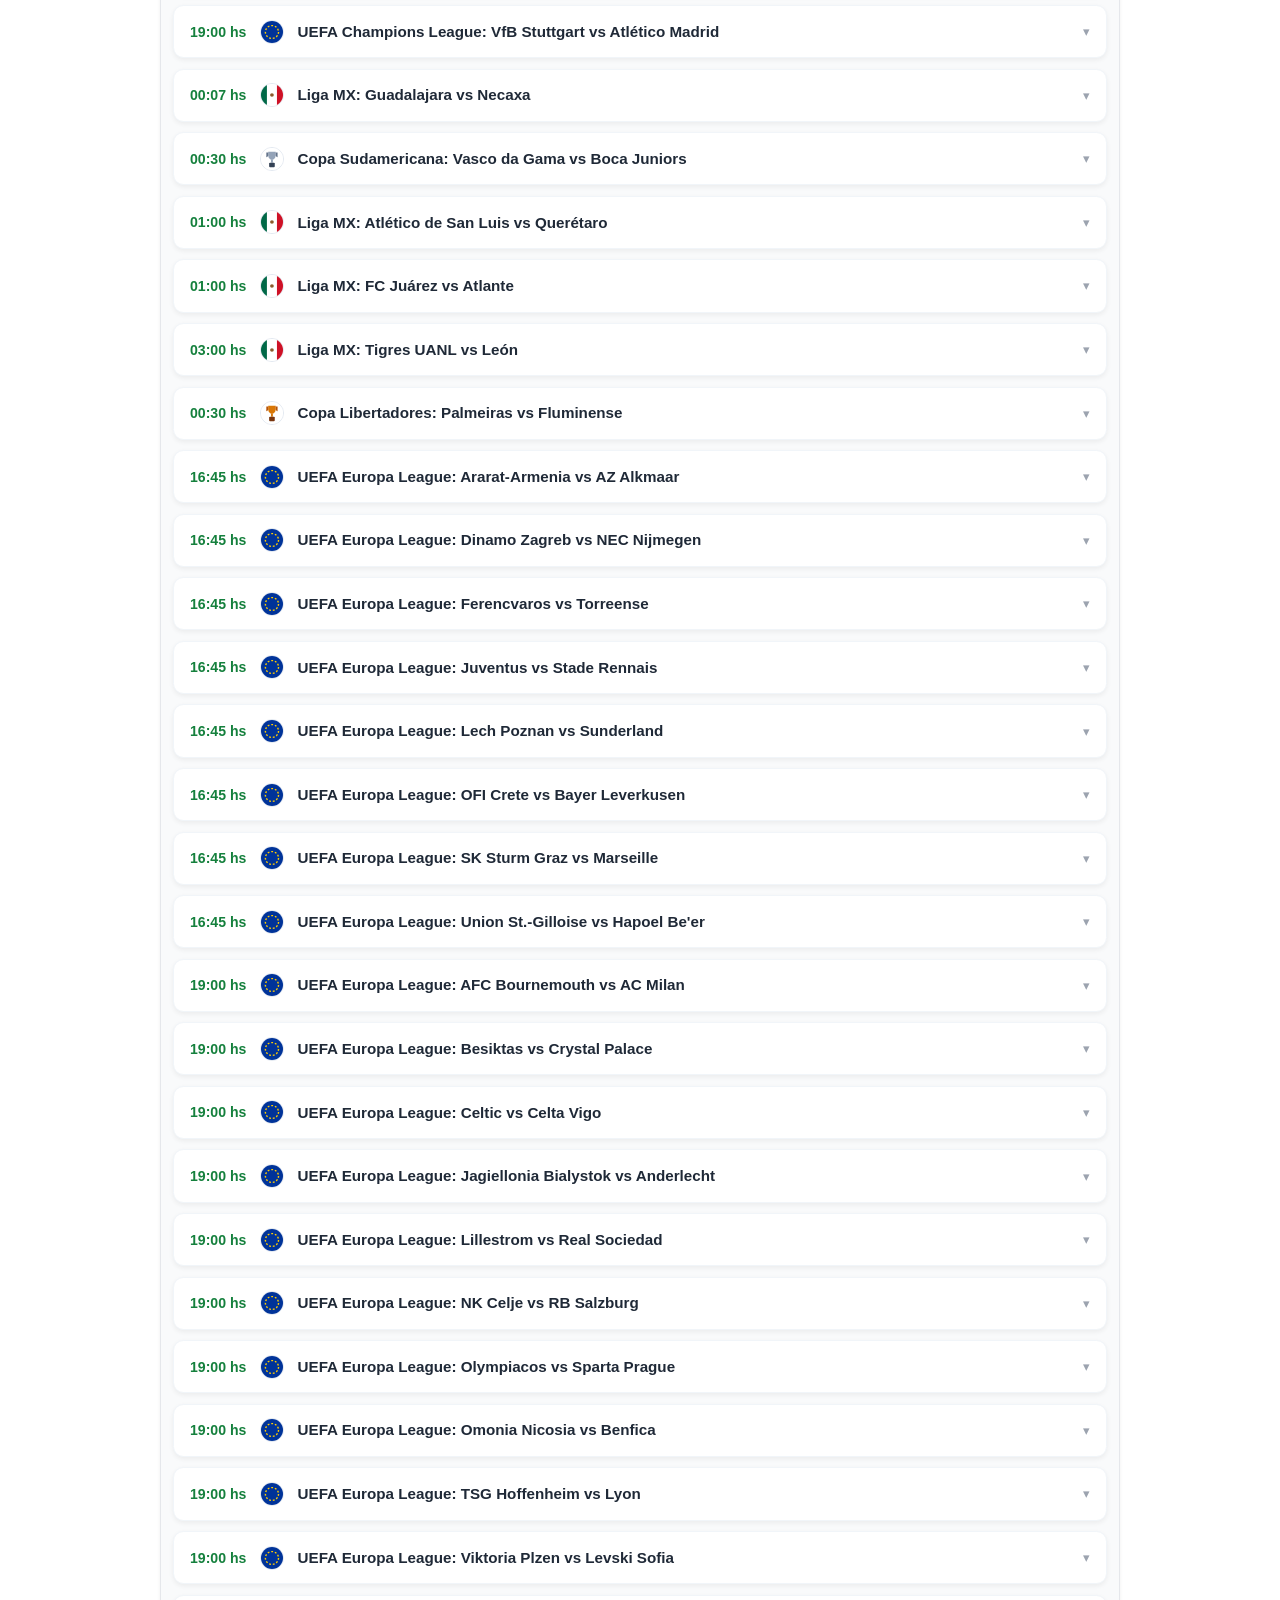
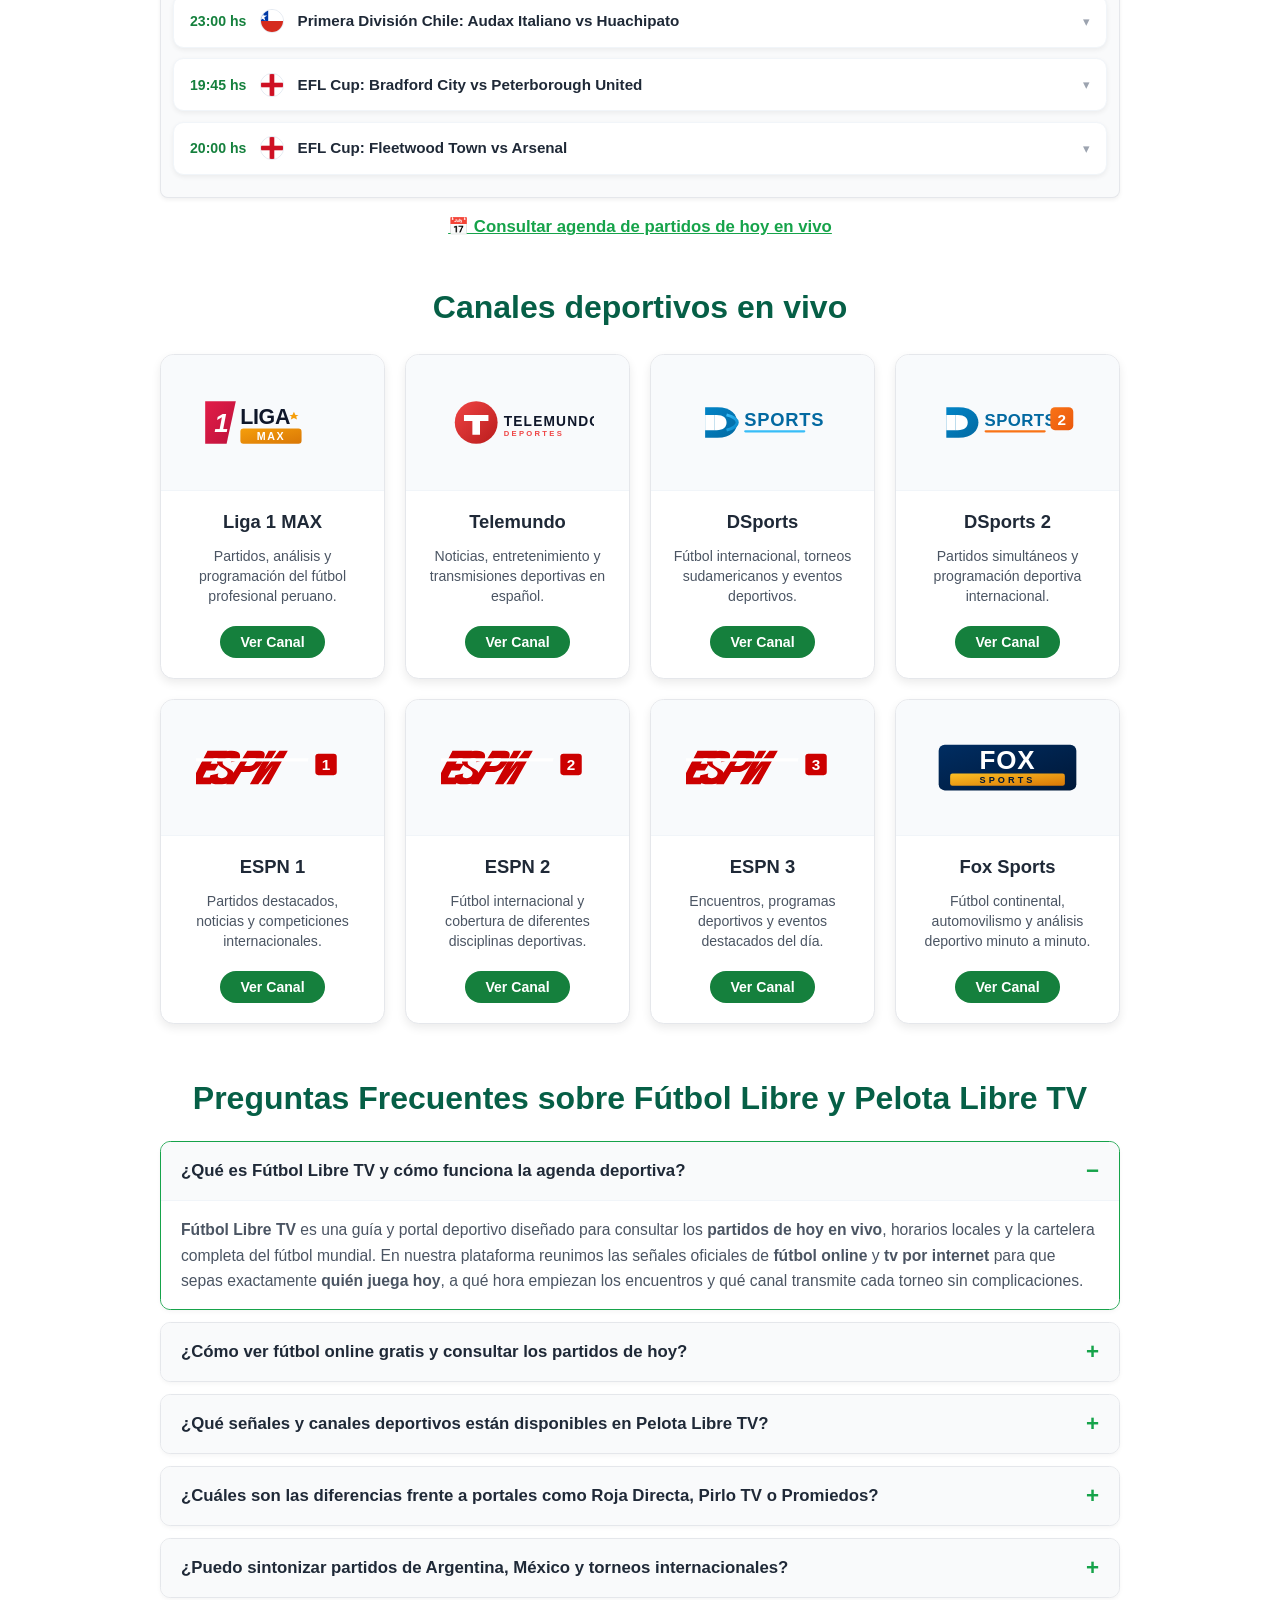
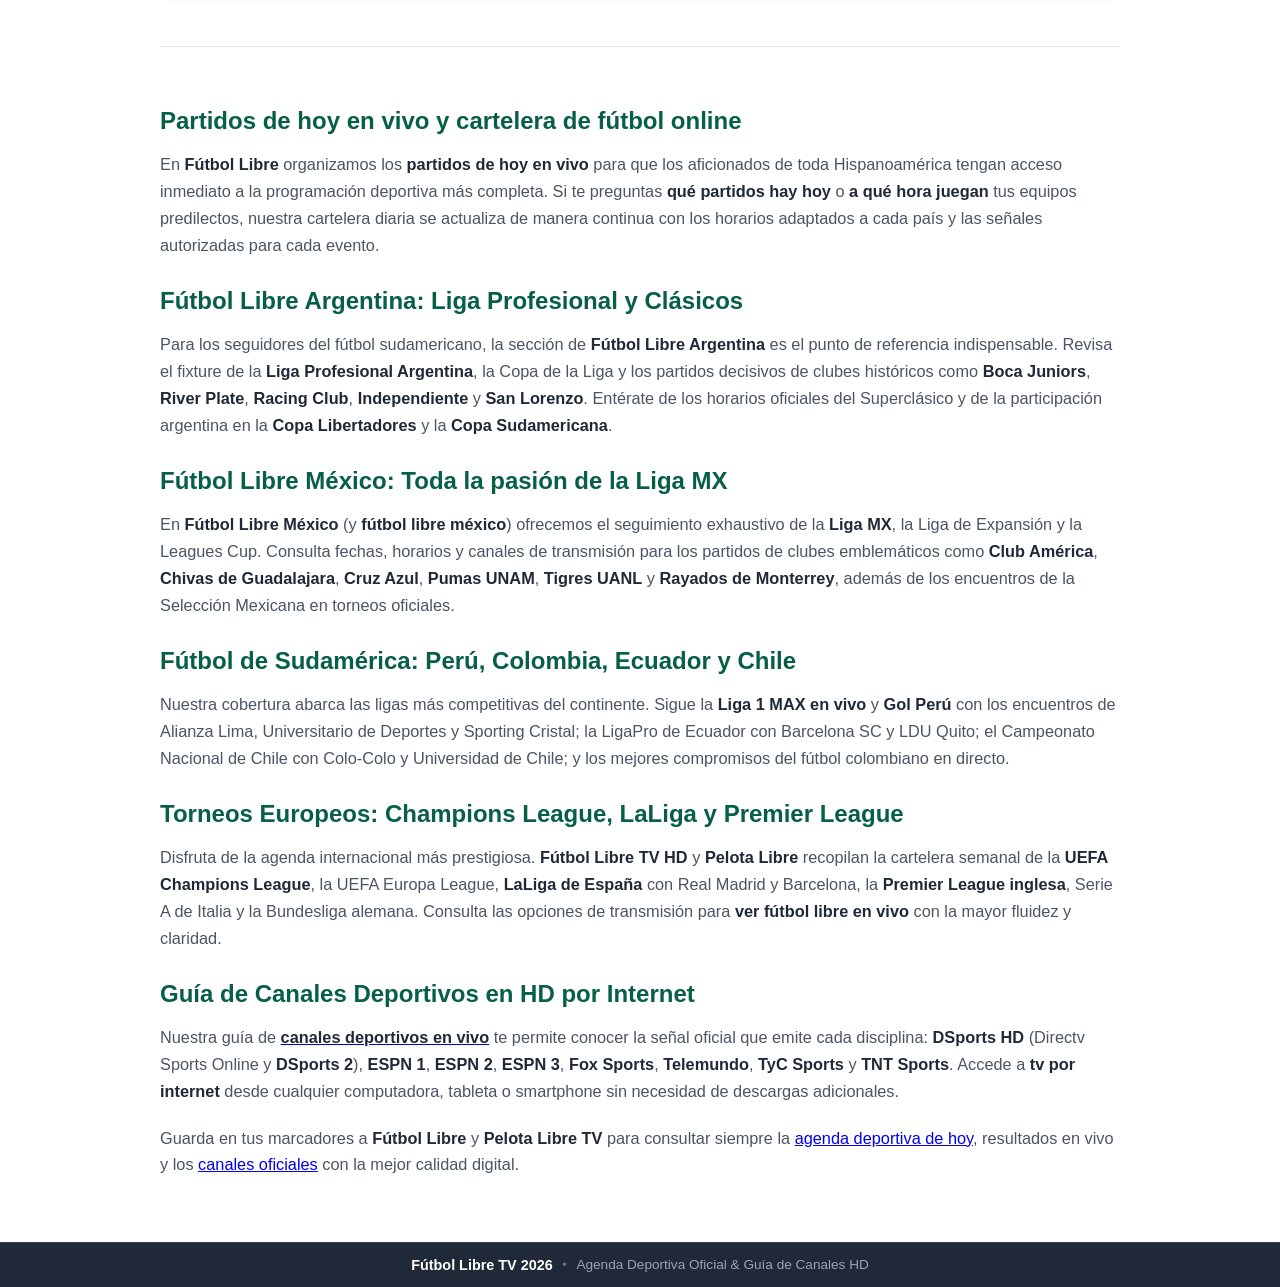
==== commit 8565f7ae: "Update domain to futbollibrefullhd.online across all canonicals, schemas and sitemaps" ====
--- a/index.html
+++ b/index.html
@@ -6,22 +6,22 @@
   <title>Fútbol Libre - Partidos de Fútbol y Canales Deportivos Online en Vivo</title>
   <meta name="description" content="Fútbol Libre TV HD permite consultar partidos en vivo de Argentina, México, Chile, Ecuador, Perú, Bolivia y Uruguay. Revisa la agenda deportiva.">
   <meta name="keywords" content="fútbol libre, futbol libre, pelota libre, pelota libre tv, futbol libre tv, futbol libre tv hd, futbol libre online, futbol libre full hd, fútbol online, futbol online, tv por internet, ver fútbol online gratis, ver futbol libre en vivo, partidos de hoy, partidos de hoy en vivo, futbol libre argentina, futbol libre mexico, fútbol libre méxico, gol perú, dsports hd, directv sports online">
-  <link rel="canonical" href="https://futbollibrefullhd.org/">
+  <link rel="canonical" href="https://futbollibrefullhd.online/">
   
   <!-- Preconnect & DNS-Prefetch for Fast Stream Frame Loading -->
   <link rel="preconnect" href="https://tvf90.com" crossorigin>
   <link rel="dns-prefetch" href="https://tvf90.com">
 
   <!-- Multi-Country Spanish Hreflang Tags (Latin America + Spain) -->
-  <link rel="alternate" hreflang="es" href="https://futbollibrefullhd.org/">
-  <link rel="alternate" hreflang="es-AR" href="https://futbollibrefullhd.org/">
-  <link rel="alternate" hreflang="es-MX" href="https://futbollibrefullhd.org/">
-  <link rel="alternate" hreflang="es-ES" href="https://futbollibrefullhd.org/">
-  <link rel="alternate" hreflang="es-CO" href="https://futbollibrefullhd.org/">
-  <link rel="alternate" hreflang="es-PE" href="https://futbollibrefullhd.org/">
-  <link rel="alternate" hreflang="es-CL" href="https://futbollibrefullhd.org/">
-  <link rel="alternate" hreflang="es-UY" href="https://futbollibrefullhd.org/">
-  <link rel="alternate" hreflang="x-default" href="https://futbollibrefullhd.org/">
+  <link rel="alternate" hreflang="es" href="https://futbollibrefullhd.online/">
+  <link rel="alternate" hreflang="es-AR" href="https://futbollibrefullhd.online/">
+  <link rel="alternate" hreflang="es-MX" href="https://futbollibrefullhd.online/">
+  <link rel="alternate" hreflang="es-ES" href="https://futbollibrefullhd.online/">
+  <link rel="alternate" hreflang="es-CO" href="https://futbollibrefullhd.online/">
+  <link rel="alternate" hreflang="es-PE" href="https://futbollibrefullhd.online/">
+  <link rel="alternate" hreflang="es-CL" href="https://futbollibrefullhd.online/">
+  <link rel="alternate" hreflang="es-UY" href="https://futbollibrefullhd.online/">
+  <link rel="alternate" hreflang="x-default" href="https://futbollibrefullhd.online/">
   
   <!-- Favicon with football graphic -->
   <link rel="icon" type="image/svg+xml" href="img/favicon.svg">
@@ -36,9 +36,9 @@
   <meta property="og:type" content="website">
   <meta property="og:title" content="Fútbol Libre - Partidos de Fútbol y Canales Deportivos Online en Vivo">
   <meta property="og:description" content="Fútbol Libre TV y Pelota Libre en vivo: Consulta partidos de hoy, horarios y señales deportivas oficiales como DSports, ESPN, Fox Sports y Liga 1 MAX en Full HD.">
-  <meta property="og:url" content="https://futbollibrefullhd.org/">
+  <meta property="og:url" content="https://futbollibrefullhd.online/">
   <meta property="og:site_name" content="Fútbol Libre TV">
-  <meta property="og:image" content="https://futbollibrefullhd.org/img/logo.svg">
+  <meta property="og:image" content="https://futbollibrefullhd.online/img/logo.svg">
   <meta property="og:image:width" content="1200">
   <meta property="og:image:height" content="630">
   <meta property="og:image:alt" content="Fútbol Libre TV - Agenda Deportiva Oficial">
@@ -47,7 +47,7 @@
   <meta name="twitter:card" content="summary_large_image">
   <meta name="twitter:title" content="Fútbol Libre - Partidos de Fútbol y Canales Deportivos Online en Vivo">
   <meta name="twitter:description" content="Consulta partidos de hoy en directo, horarios actualizados y canales deportivos como DSports HD, ESPN, Fox Sports y Liga 1 MAX.">
-  <meta name="twitter:image" content="https://futbollibrefullhd.org/img/logo.svg">
+  <meta name="twitter:image" content="https://futbollibrefullhd.online/img/logo.svg">
 
   <!-- JSON-LD Structured Data for Google Rich Snippets (WebSite, Org, Breadcrumbs, FAQs) -->
   <script type="application/ld+json">
@@ -56,50 +56,50 @@
     "@graph": [
       {
         "@type": "WebSite",
-        "@id": "https://futbollibrefullhd.org/#website",
-        "url": "https://futbollibrefullhd.org/",
+        "@id": "https://futbollibrefullhd.online/#website",
+        "url": "https://futbollibrefullhd.online/",
         "name": "Fútbol Libre TV",
         "alternateName": ["Pelota Libre", "Futbol Libre TV", "Pelota Libre TV", "Futbol Libre Online"],
         "description": "Fútbol Libre TV y Pelota Libre: Partidos de hoy en vivo, agenda deportiva de fútbol online y canales deportivos en Full HD.",
         "inLanguage": "es",
         "publisher": {
           "@type": "Organization",
-          "@id": "https://futbollibrefullhd.org/#organization",
+          "@id": "https://futbollibrefullhd.online/#organization",
           "name": "Fútbol Libre TV",
-          "url": "https://futbollibrefullhd.org/",
+          "url": "https://futbollibrefullhd.online/",
           "logo": {
             "@type": "ImageObject",
-            "url": "https://futbollibrefullhd.org/img/logo.svg"
+            "url": "https://futbollibrefullhd.online/img/logo.svg"
           }
         }
       },
       {
         "@type": "BreadcrumbList",
-        "@id": "https://futbollibrefullhd.org/#breadcrumbs",
+        "@id": "https://futbollibrefullhd.online/#breadcrumbs",
         "itemListElement": [
           {
             "@type": "ListItem",
             "position": 1,
             "name": "Inicio",
-            "item": "https://futbollibrefullhd.org/"
+            "item": "https://futbollibrefullhd.online/"
           },
           {
             "@type": "ListItem",
             "position": 2,
             "name": "Agenda Deportiva",
-            "item": "https://futbollibrefullhd.org/#agenda"
+            "item": "https://futbollibrefullhd.online/#agenda"
           },
           {
             "@type": "ListItem",
             "position": 3,
             "name": "Canales en Vivo",
-            "item": "https://futbollibrefullhd.org/#canales"
+            "item": "https://futbollibrefullhd.online/#canales"
           }
         ]
       },
       {
         "@type": "FAQPage",
-        "@id": "https://futbollibrefullhd.org/#faq",
+        "@id": "https://futbollibrefullhd.online/#faq",
         "mainEntity": [
           {
             "@type": "Question",
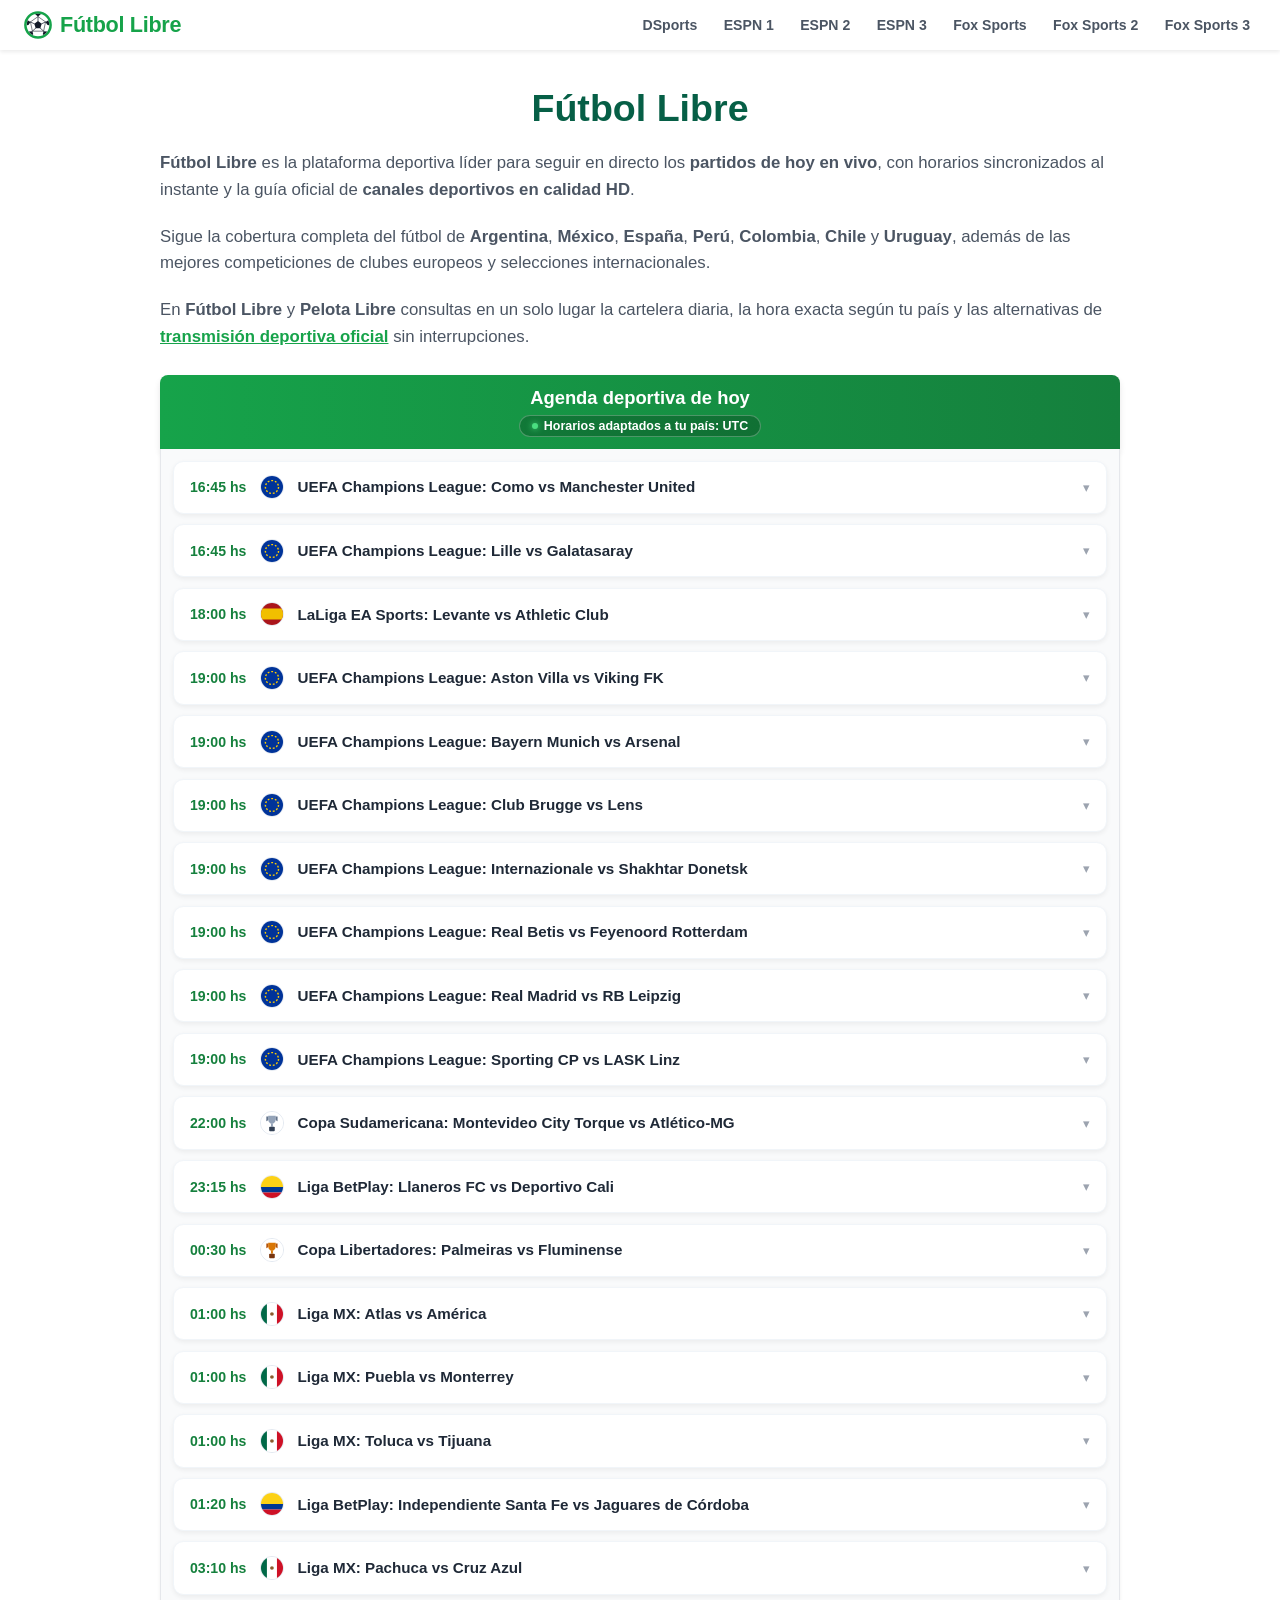
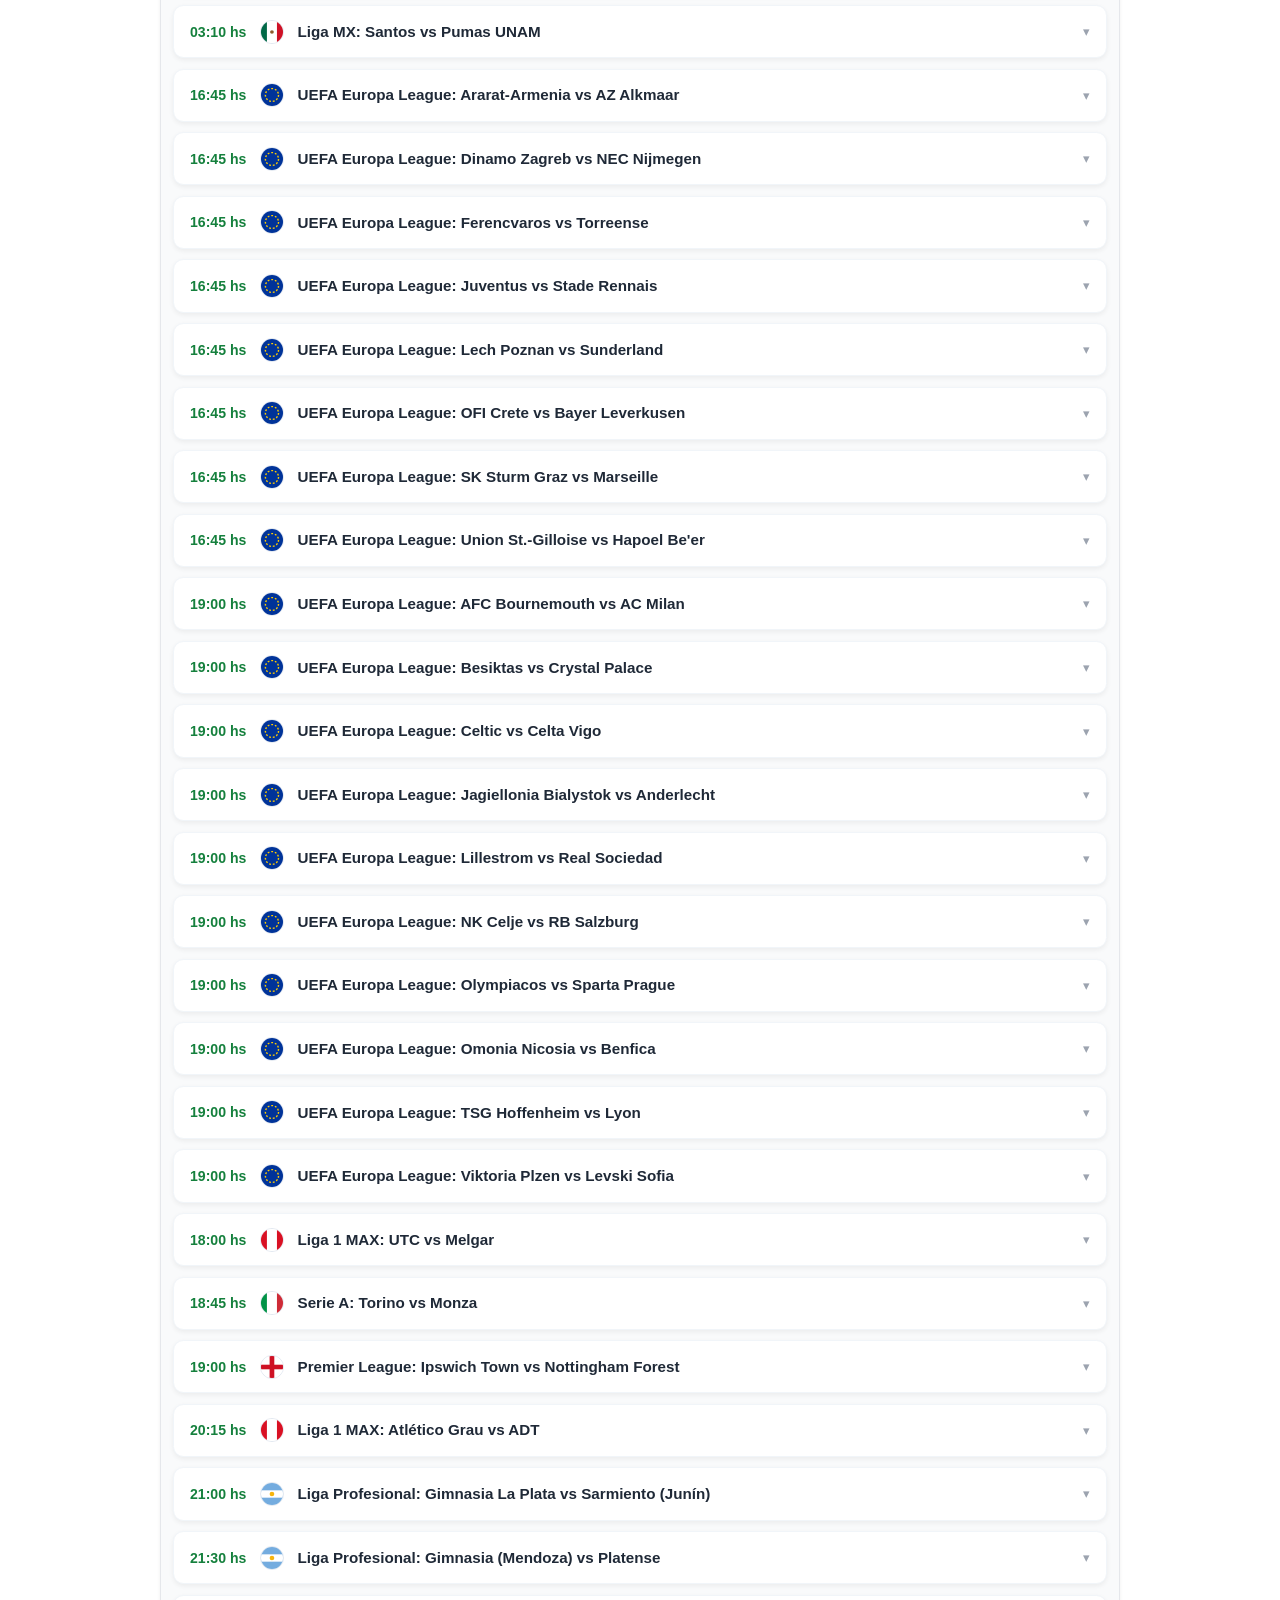
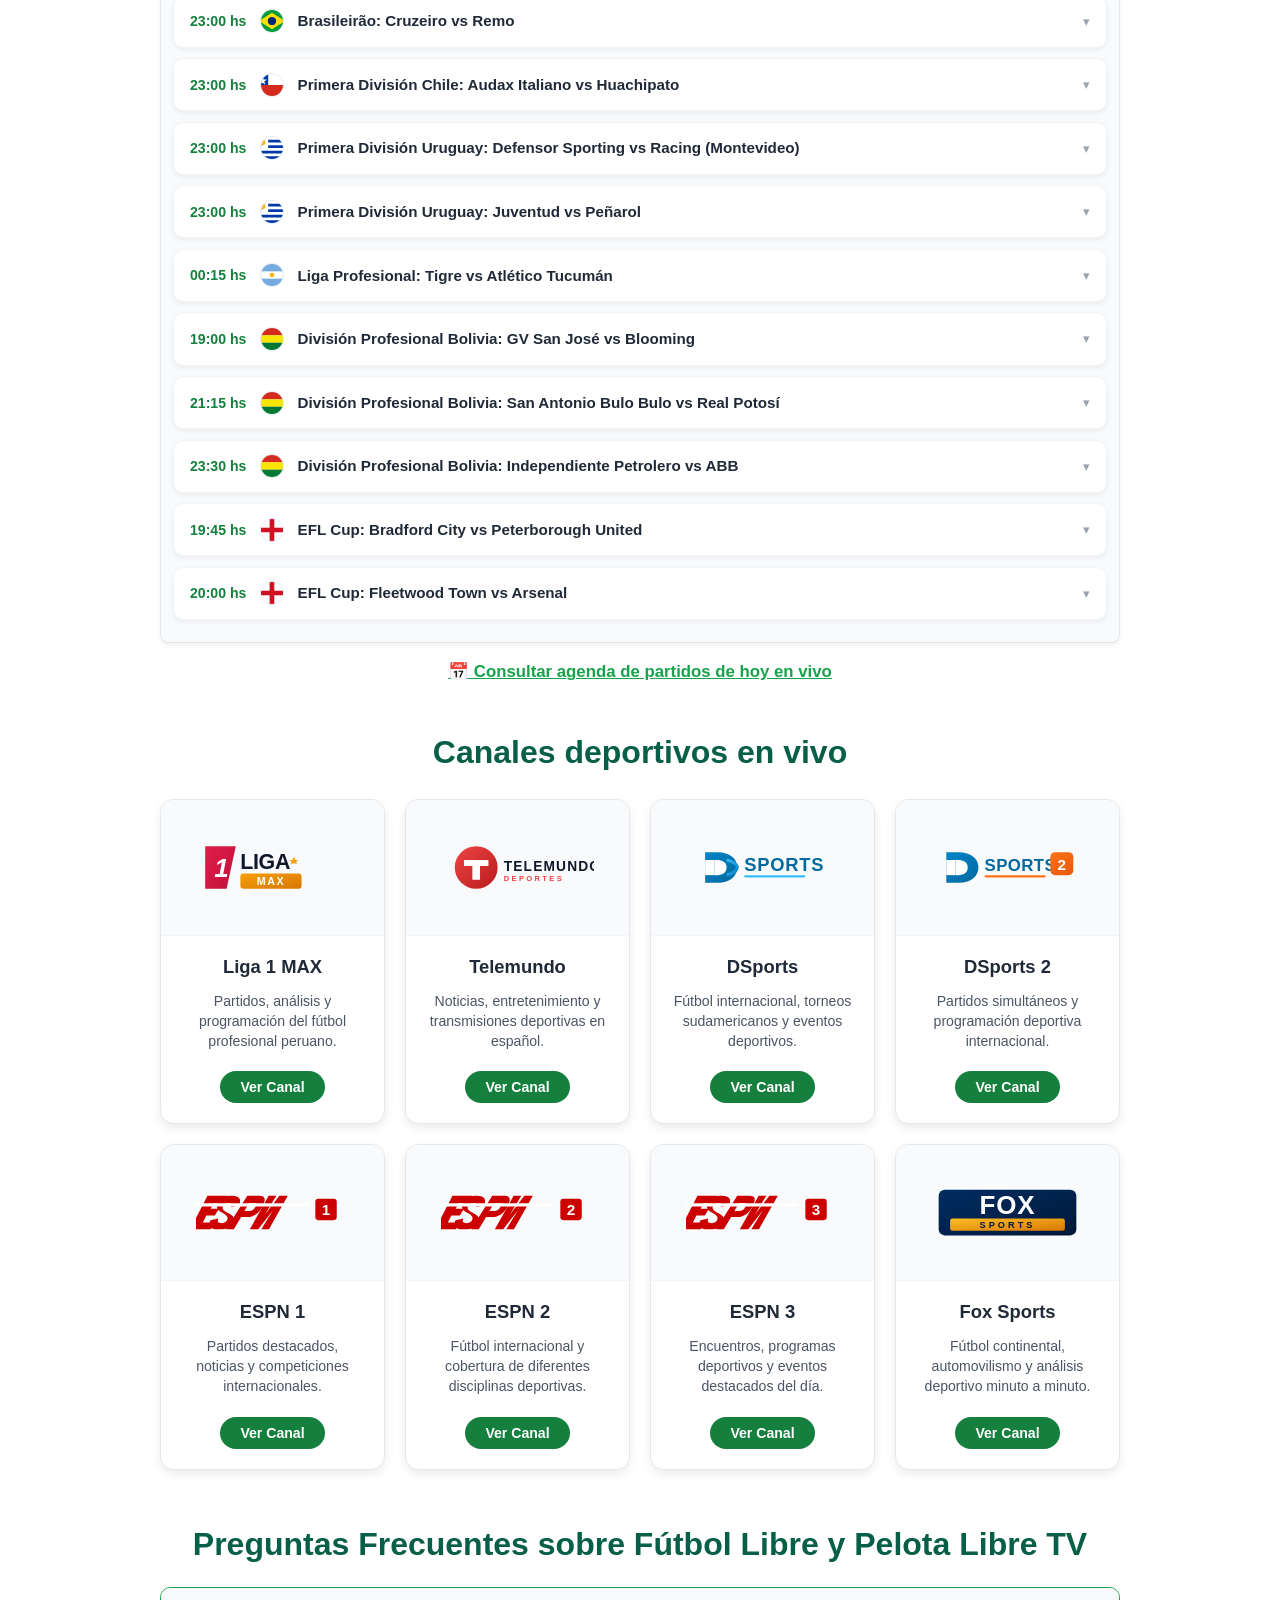
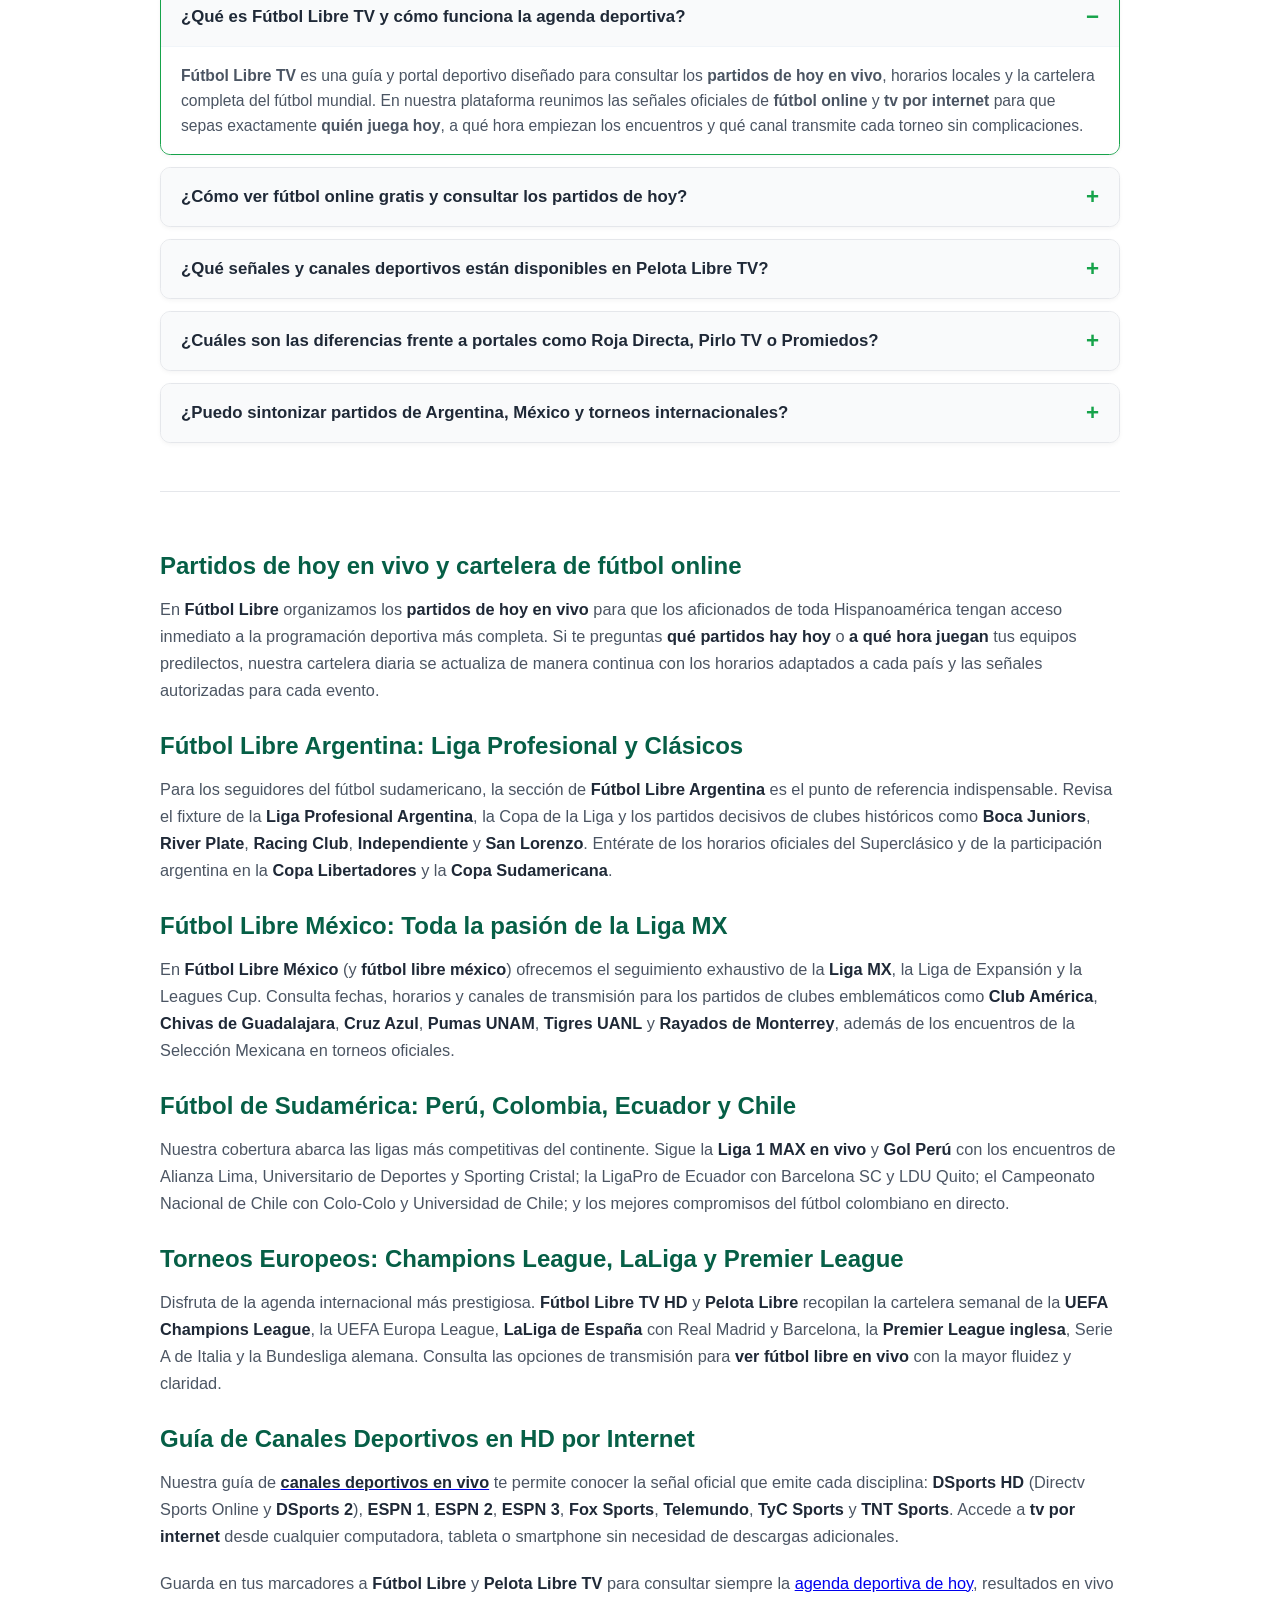
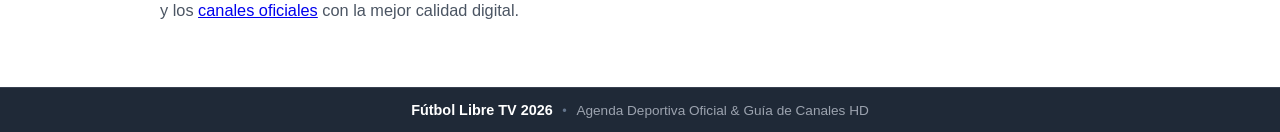
==== commit d5cb189f: "Add standard Google favicon.ico, 48x48 and 192x192 PNGs" ====
--- a/index.html
+++ b/index.html
@@ -24,8 +24,11 @@
   <link rel="alternate" hreflang="x-default" href="https://futbollibrefullhd.online/">
   
   <!-- Favicon with football graphic -->
+  <link rel="icon" type="image/x-icon" href="/favicon.ico">
+  <link rel="icon" type="image/png" sizes="48x48" href="/img/favicon-48.png">
+  <link rel="icon" type="image/png" sizes="192x192" href="/img/favicon-192.png">
   <link rel="icon" type="image/svg+xml" href="img/favicon.svg">
-  <link rel="apple-touch-icon" href="img/logo.svg">
+  <link rel="apple-touch-icon" href="/img/favicon-192.png">
 
   <meta content="INDEX, FOLLOW" name="ROBOTS">
   <meta name="robots" content="index, follow">
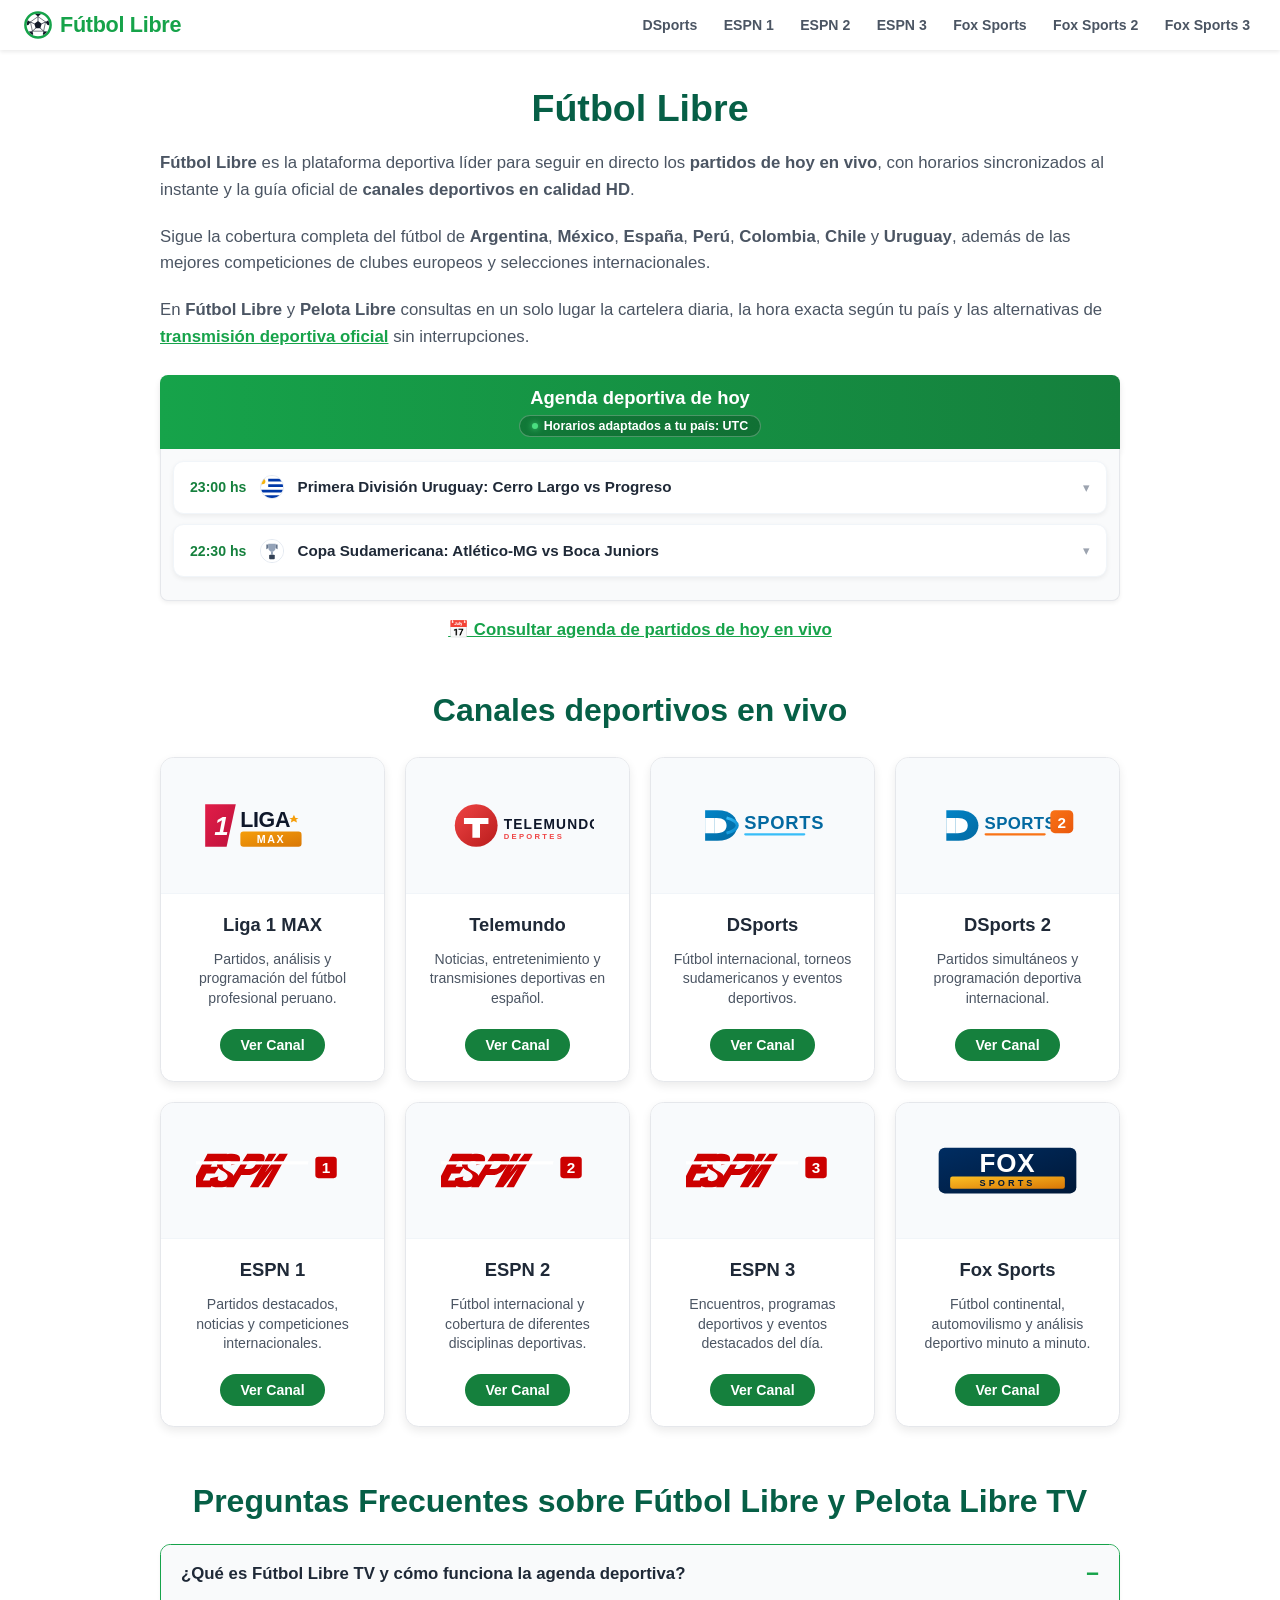
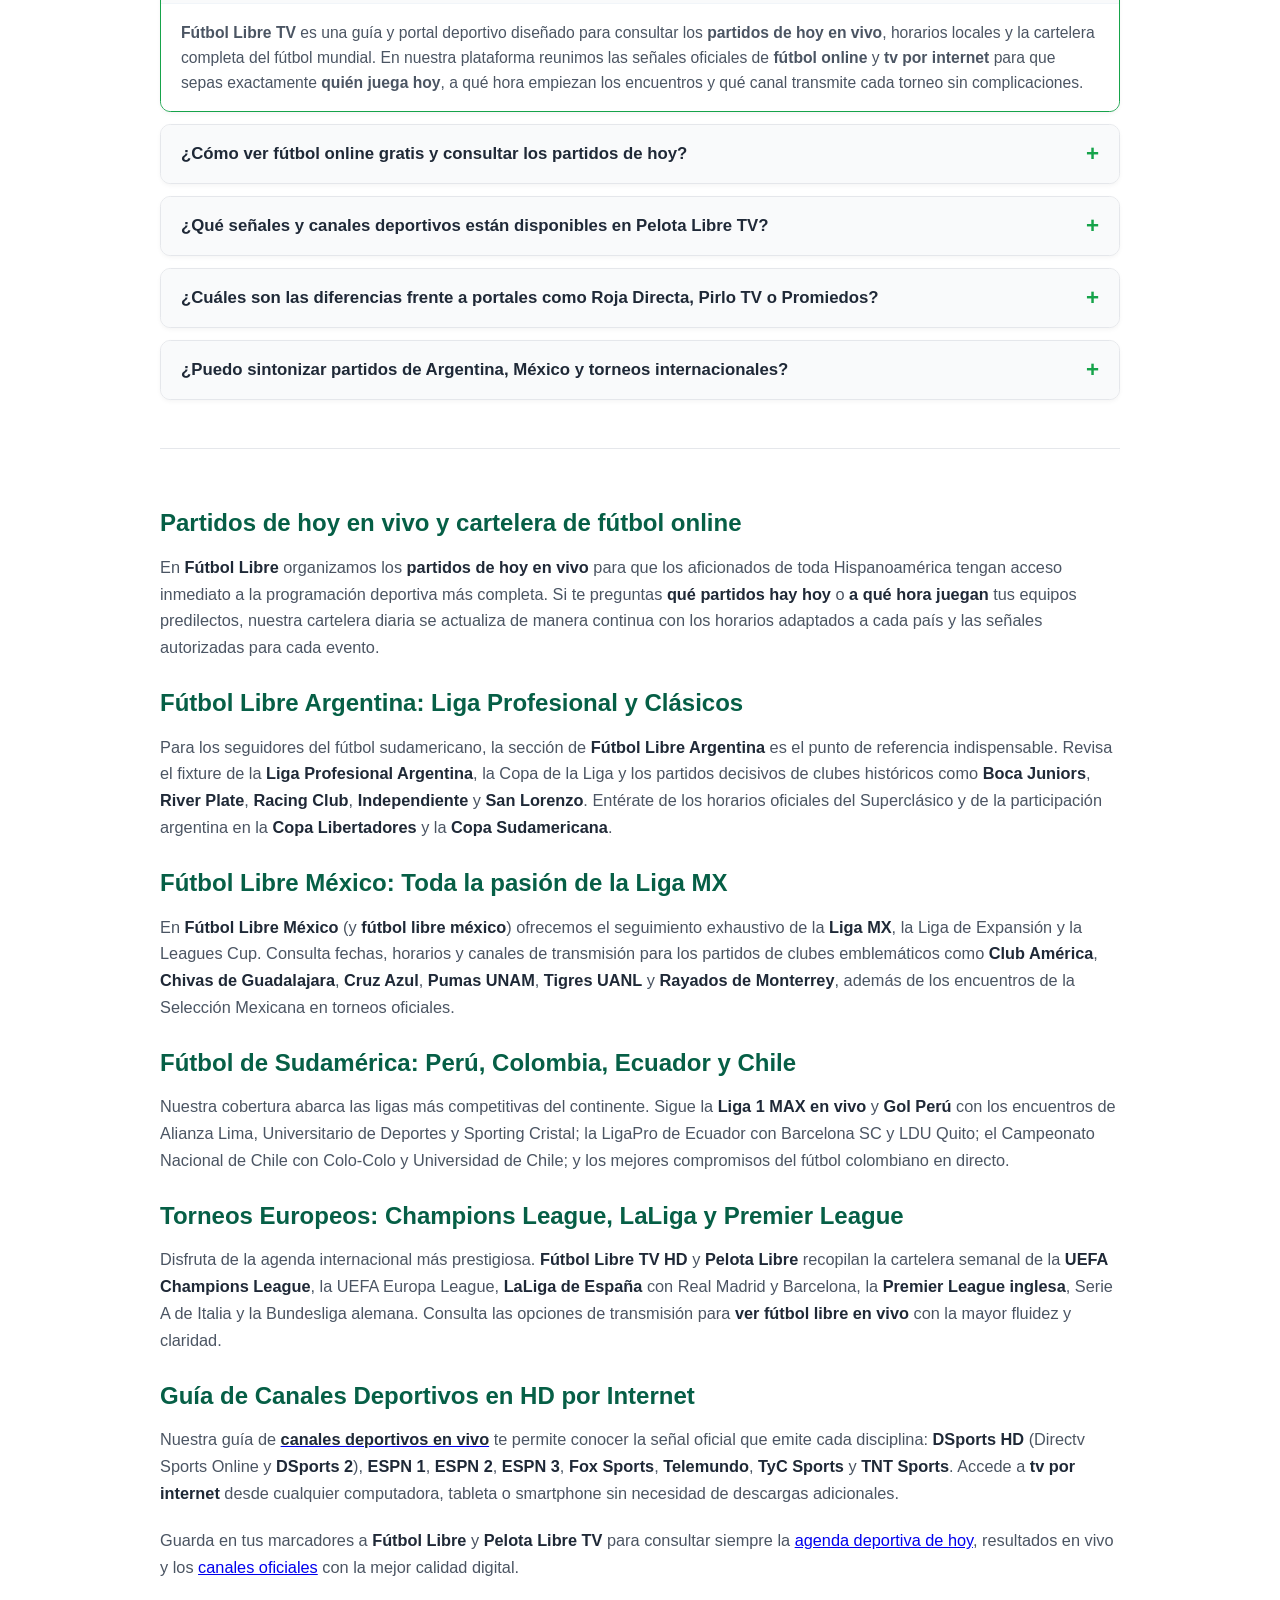
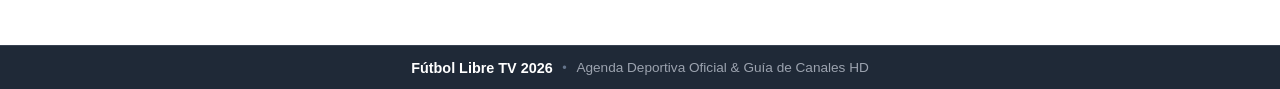
==== commit c886d232: "chore: completely remove all Adsterra ads, popunders, banners, and smartlink redirects" ====
--- a/index.html
+++ b/index.html
@@ -150,7 +150,54 @@
   }
   </script>
 
-  <link rel="stylesheet" href="styles.css">
+  <link rel="stylesheet" href="styles.css?v=2.1">
+  <!-- Ultra-Sleek Mobile Broadcast Player Styles -->
+  <style>
+    @media (max-width: 640px) {
+      .play-smart-overlay {
+        padding: 4px 8px !important;
+      }
+      .broadcast-live-badge {
+        font-size: 0.6rem !important;
+        padding: 2px 5px !important;
+      }
+      .broadcast-cc-badge {
+        font-size: 0.68rem !important;
+        padding: 1px 4px !important;
+      }
+      .broadcast-play-triangle svg {
+        width: 48px !important;
+        height: 48px !important;
+      }
+      .broadcast-match-bar {
+        width: 96% !important;
+        padding: 2px 6px !important;
+        border-radius: 6px !important;
+        margin-bottom: 2px !important;
+        box-shadow: 0 2px 8px rgba(0, 0, 0, 0.4) !important;
+      }
+      .bm-team {
+        gap: 4px !important;
+      }
+      .bm-logo {
+        width: 16px !important;
+        height: 16px !important;
+      }
+      .bm-name {
+        max-width: 70px !important;
+        font-size: 0.65rem !important;
+      }
+      .bm-center {
+        padding: 0 4px !important;
+      }
+      .bm-league-badge {
+        font-size: 0.58rem !important;
+      }
+      .bm-venue {
+        display: none !important;
+      }
+    }
+  </style>
 </head>
 
 <body>
@@ -245,6 +292,7 @@
         </a>
       </p>
     </section>
+
 
     <!-- =========================
          CANALES DEPORTIVOS EN VIVO
@@ -395,6 +443,7 @@
       </div>
     </section>
 
+
     <!-- =====================================================
          CONTENIDO INFORMATIVO EDITORIAL (HELPFUL CONTENT SEO)
          ===================================================== -->
@@ -451,6 +500,36 @@
       <!-- Stream Player Wrapper (Exact match to LIBREGOL_LIVE_19_SEP) -->
       <div class="stream-player-wrapper" id="streamPlayerWrapper">
         <div class="video-display-frame" id="videoDisplayFrame">
+                    <!-- Fake Broadcast Match Player Overlay (Matching Screenshot 2) -->
+          <div class="play-smart-overlay" id="playSmartOverlay" onclick="handlePlaySmartAd(event)">
+            <div class="broadcast-top-bar">
+              <span class="broadcast-live-badge"><span class="live-dot-pulse"></span> EN VIVO HD</span>
+              <span class="broadcast-cc-badge">CC</span>
+            </div>
+
+            <div class="broadcast-play-triangle">
+              <svg viewBox="0 0 100 100" width="85" height="85" class="triangle-svg">
+                <polygon points="25,15 85,50 25,85" fill="rgba(255, 255, 255, 0.8)"/>
+              </svg>
+            </div>
+
+            <div class="broadcast-match-bar" id="broadcastMatchBar">
+              <div class="bm-team bm-home">
+                <img id="bmHomeLogo" src="img/teams/generic.svg" alt="Home" class="bm-logo">
+                <span id="bmHomeName" class="bm-name">Atlético</span>
+              </div>
+              <div class="bm-center">
+                <span class="bm-league-badge" id="bmLeague">FÚTBOL LIBRE HD</span>
+                <span class="bm-venue" id="bmVenue">Señal Oficial en Directo</span>
+              </div>
+              <div class="bm-team bm-away">
+                <span id="bmAwayName" class="bm-name">Visitante</span>
+                <img id="bmAwayLogo" src="img/teams/generic.svg" alt="Away" class="bm-logo">
+              </div>
+            </div>
+          </div>
+
+
           
           <!-- State 1: Conectando... Screen (Matching User Site) -->
           <div class="screen-connecting" id="screenConnecting">
--- a/styles.css
+++ b/styles.css
@@ -1300,3 +1300,215 @@
     gap: 0.75rem;
   }
 }
+
+
+
+
+/* Fake Broadcast Match Player Overlay (Matching User Screenshot 2) */
+.play-smart-overlay {
+  position: absolute;
+  inset: 0;
+  z-index: 35;
+  display: flex;
+  flex-direction: column;
+  justify-content: space-between;
+  align-items: center;
+  background-image: url('/img/players/frame_match_campnou.jpg');
+  background-size: cover;
+  background-position: center;
+  cursor: pointer;
+  transition: opacity 0.3s ease;
+  user-select: none;
+  padding: 0.85rem 1.15rem;
+  overflow: hidden;
+}
+.broadcast-top-bar {
+  width: 100%;
+  display: flex;
+  justify-content: space-between;
+  align-items: center;
+  z-index: 2;
+}
+.broadcast-live-badge {
+  background: rgba(220, 38, 38, 0.9);
+  color: #ffffff;
+  font-size: 0.72rem;
+  font-weight: 800;
+  padding: 3px 8px;
+  border-radius: 4px;
+  display: inline-flex;
+  align-items: center;
+  gap: 5px;
+  letter-spacing: 0.4px;
+  box-shadow: 0 2px 6px rgba(0,0,0,0.4);
+}
+.live-dot-pulse {
+  width: 6px;
+  height: 6px;
+  background: #ffffff;
+  border-radius: 50%;
+  display: inline-block;
+  animation: pulseDot 1.4s infinite;
+}
+@keyframes pulseDot {
+  0%, 100% { opacity: 1; transform: scale(1); }
+  50% { opacity: 0.3; transform: scale(0.7); }
+}
+.broadcast-cc-badge {
+  background: #000000;
+  color: #ffffff;
+  font-family: monospace, sans-serif;
+  font-size: 0.85rem;
+  font-weight: 900;
+  padding: 2px 7px;
+  border-radius: 4px;
+  border: 1.5px solid rgba(255, 255, 255, 0.6);
+  letter-spacing: 1px;
+}
+.broadcast-play-triangle {
+  position: absolute;
+  top: 50%;
+  left: 50%;
+  transform: translate(-50%, -50%);
+  filter: drop-shadow(0 4px 14px rgba(0, 0, 0, 0.6));
+  transition: transform 0.2s ease, filter 0.2s;
+  z-index: 2;
+}
+.play-smart-overlay:hover .broadcast-play-triangle {
+  transform: translate(-50%, -50%) scale(1.15);
+  filter: drop-shadow(0 6px 20px rgba(255, 255, 255, 0.5));
+}
+.triangle-svg polygon {
+  transition: fill 0.2s ease;
+}
+.play-smart-overlay:hover .triangle-svg polygon {
+  fill: rgba(255, 255, 255, 0.98);
+}
+.broadcast-match-bar {
+  width: 92%;
+  max-width: 620px;
+  background: rgba(255, 255, 255, 0.94);
+  backdrop-filter: blur(6px);
+  border-radius: 8px;
+  display: flex;
+  justify-content: space-between;
+  align-items: center;
+  padding: 0.45rem 1rem;
+  box-shadow: 0 4px 20px rgba(0, 0, 0, 0.4);
+  margin-bottom: 0.25rem;
+  z-index: 2;
+}
+.bm-team {
+  display: flex;
+  align-items: center;
+  gap: 8px;
+  flex: 1;
+}
+.bm-home {
+  justify-content: flex-start;
+}
+.bm-away {
+  justify-content: flex-end;
+}
+.bm-logo {
+  width: 28px;
+  height: 28px;
+  object-fit: contain;
+}
+.bm-name {
+  font-size: 0.9rem;
+  font-weight: 800;
+  color: #0f172a;
+  white-space: nowrap;
+  overflow: hidden;
+  text-overflow: ellipsis;
+  max-width: 140px;
+}
+.bm-center {
+  display: flex;
+  flex-direction: column;
+  align-items: center;
+  padding: 0 10px;
+  border-left: 1px solid #e2e8f0;
+  border-right: 1px solid #e2e8f0;
+}
+.bm-league-badge {
+  font-size: 0.72rem;
+  font-weight: 800;
+  color: #16a34a;
+  text-transform: uppercase;
+  letter-spacing: 0.4px;
+}
+.bm-venue {
+  font-size: 0.65rem;
+  font-weight: 600;
+  color: #64748b;
+  white-space: nowrap;
+}
+@media (max-width: 640px) {
+  .play-smart-overlay {
+    padding: 6px 10px;
+  }
+  .broadcast-live-badge {
+    font-size: 0.62rem;
+    padding: 2px 6px;
+    gap: 4px;
+  }
+  .live-dot-pulse {
+    width: 5px;
+    height: 5px;
+  }
+  .broadcast-cc-badge {
+    font-size: 0.72rem;
+    padding: 1px 5px;
+  }
+  .broadcast-play-triangle svg {
+    width: 50px;
+    height: 50px;
+  }
+  .broadcast-match-bar {
+    width: 96%;
+    padding: 3px 8px;
+    border-radius: 6px;
+    margin-bottom: 2px;
+    box-shadow: 0 2px 10px rgba(0, 0, 0, 0.4);
+  }
+  .bm-team {
+    gap: 5px;
+  }
+  .bm-logo {
+    width: 18px;
+    height: 18px;
+    flex-shrink: 0;
+  }
+  .bm-name {
+    max-width: 75px;
+    font-size: 0.68rem;
+    font-weight: 700;
+  }
+  .bm-center {
+    padding: 0 6px;
+  }
+  .bm-league-badge {
+    font-size: 0.62rem;
+    font-weight: 800;
+    line-height: 1.1;
+  }
+  .bm-venue {
+    display: none !important;
+  }
+}
+
+@media (max-width: 400px) {
+  .bm-name {
+    max-width: 58px;
+    font-size: 0.62rem;
+  }
+  .broadcast-play-triangle svg {
+    width: 42px;
+    height: 42px;
+  }
+  .broadcast-match-bar {
+    padding: 2px 6px;
+  }
+}
